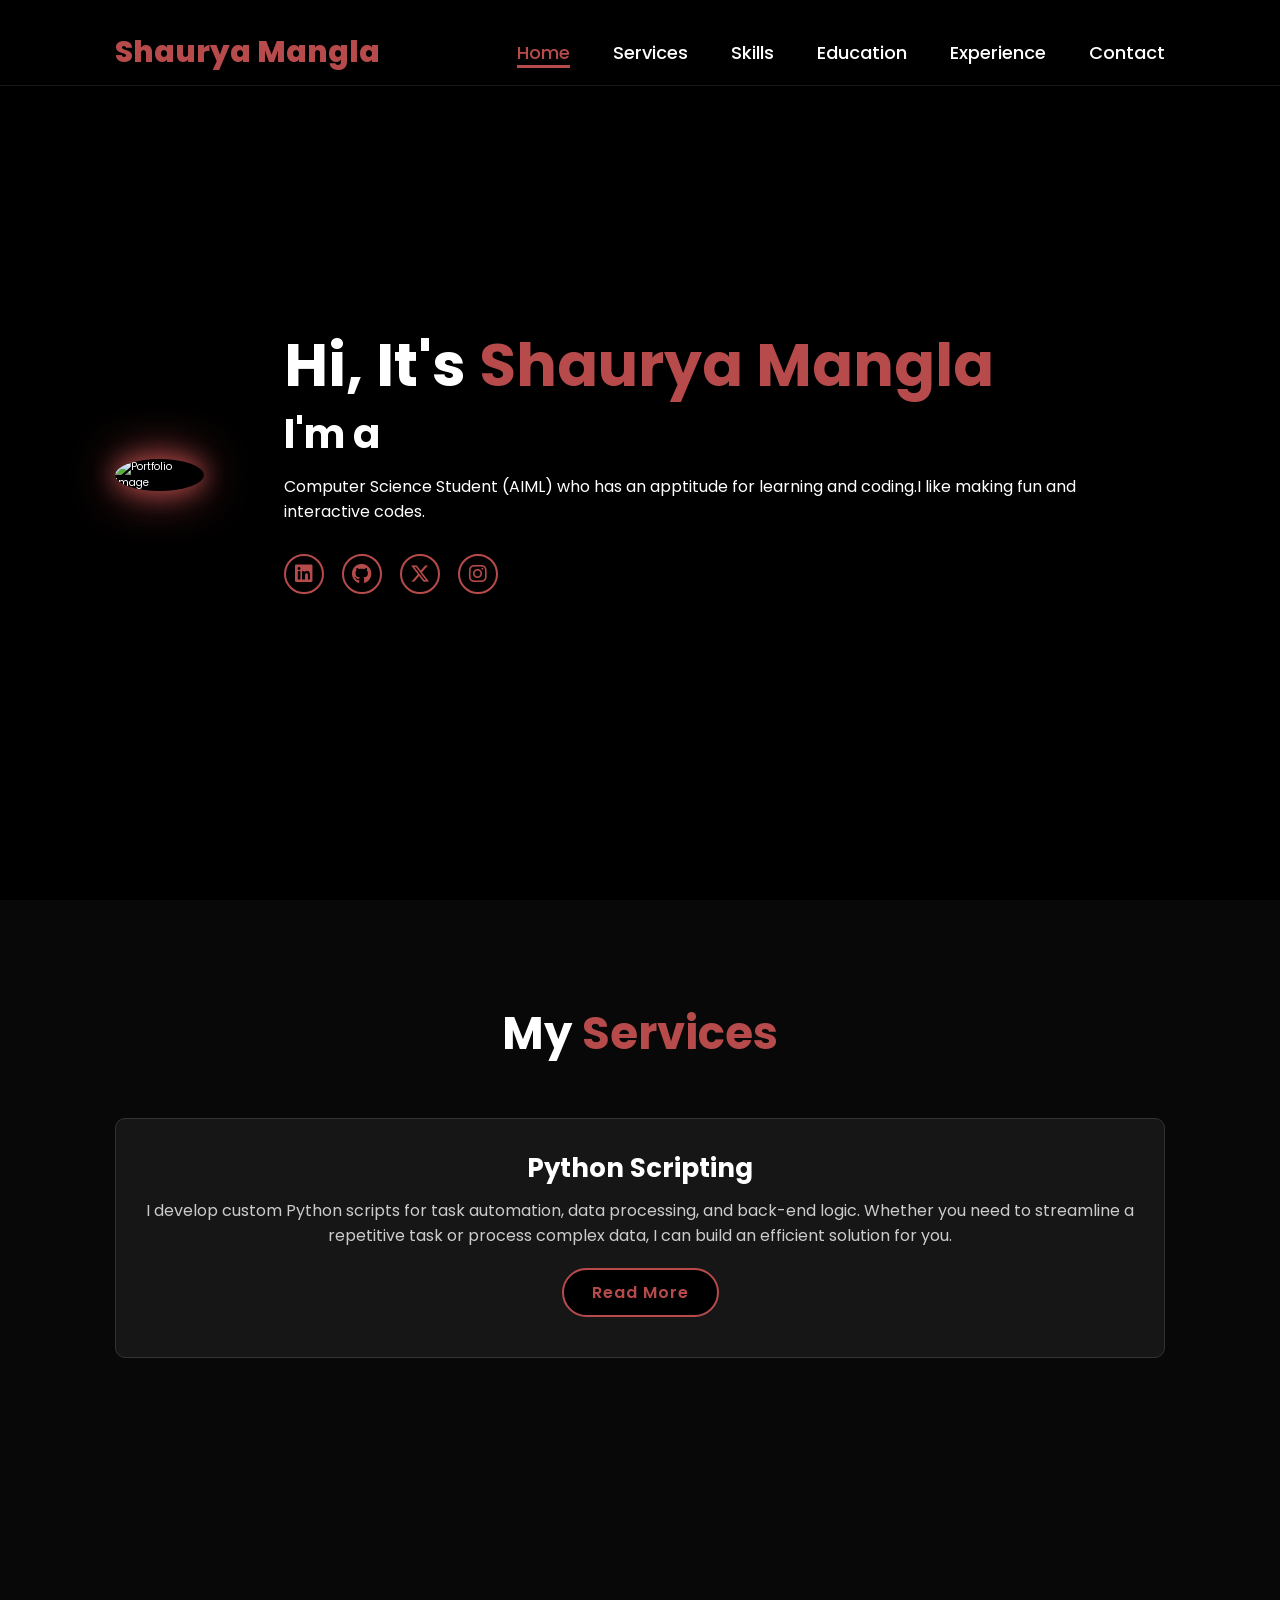
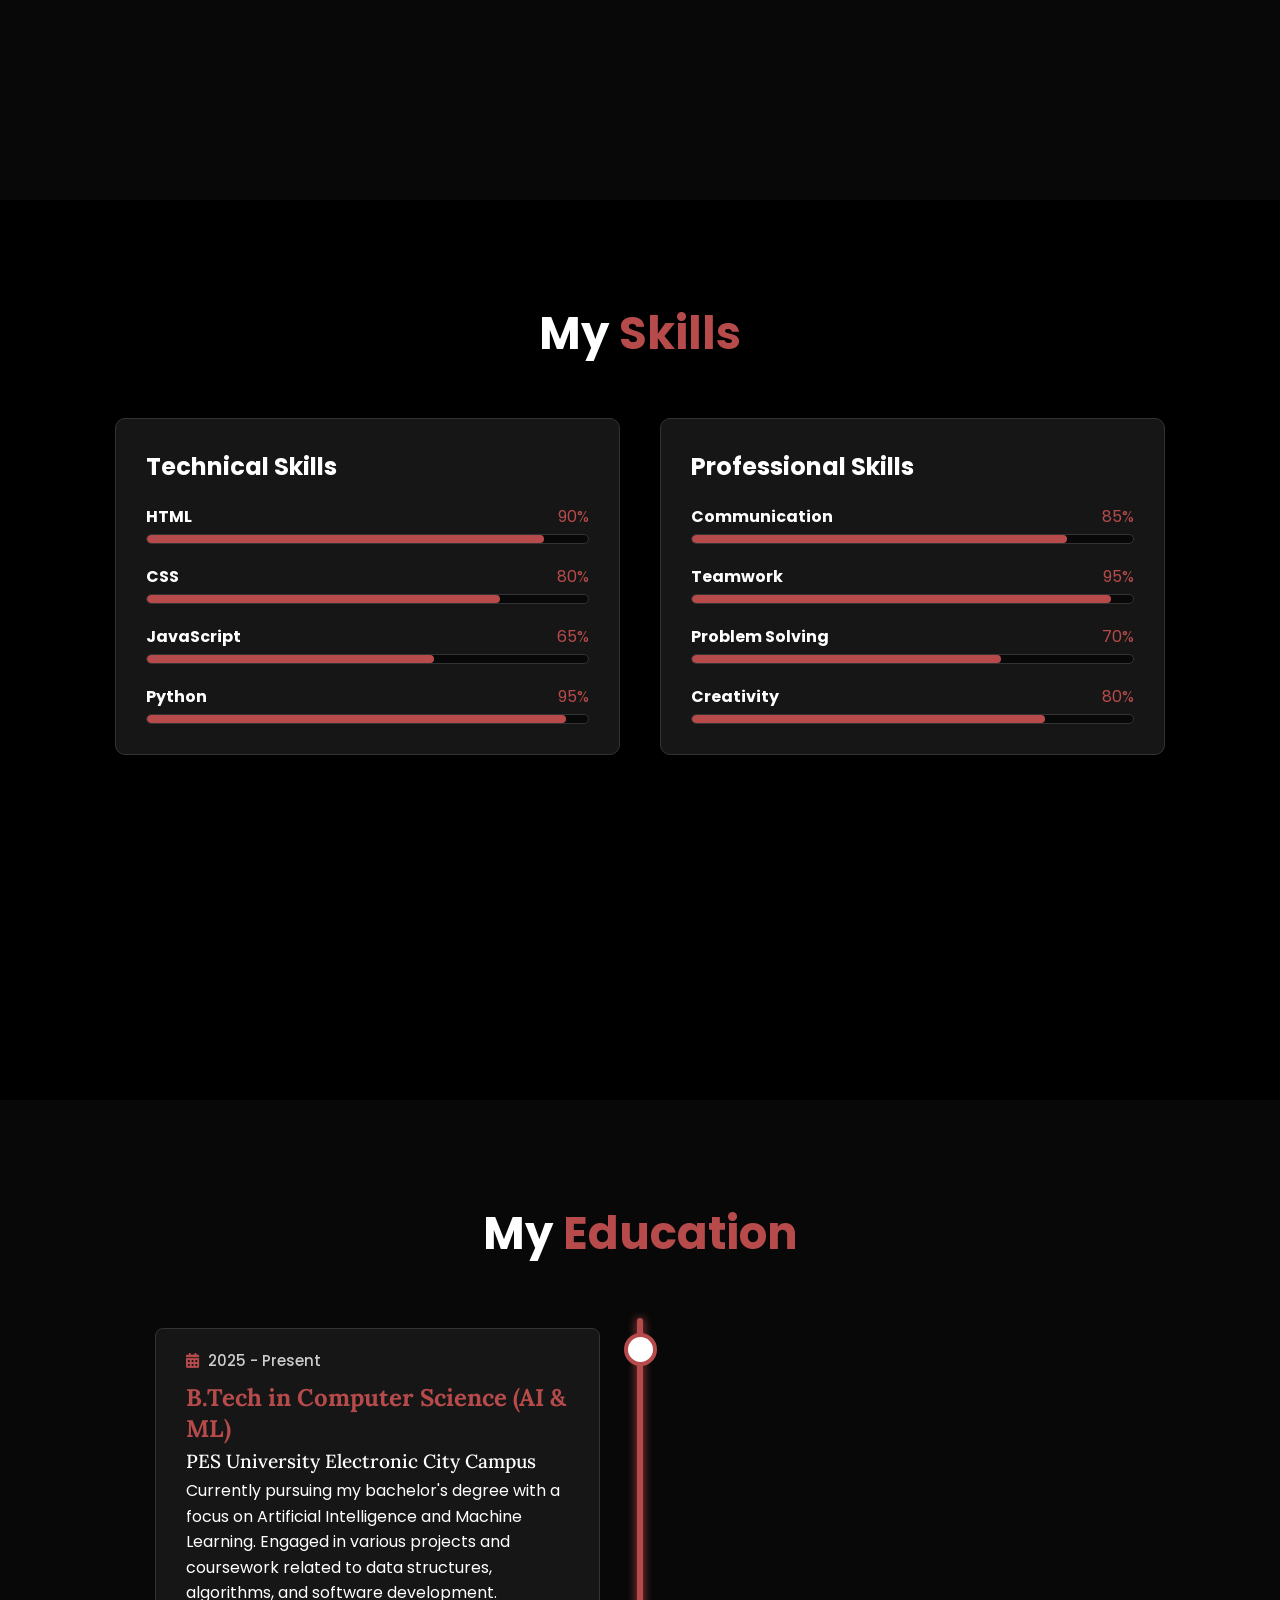
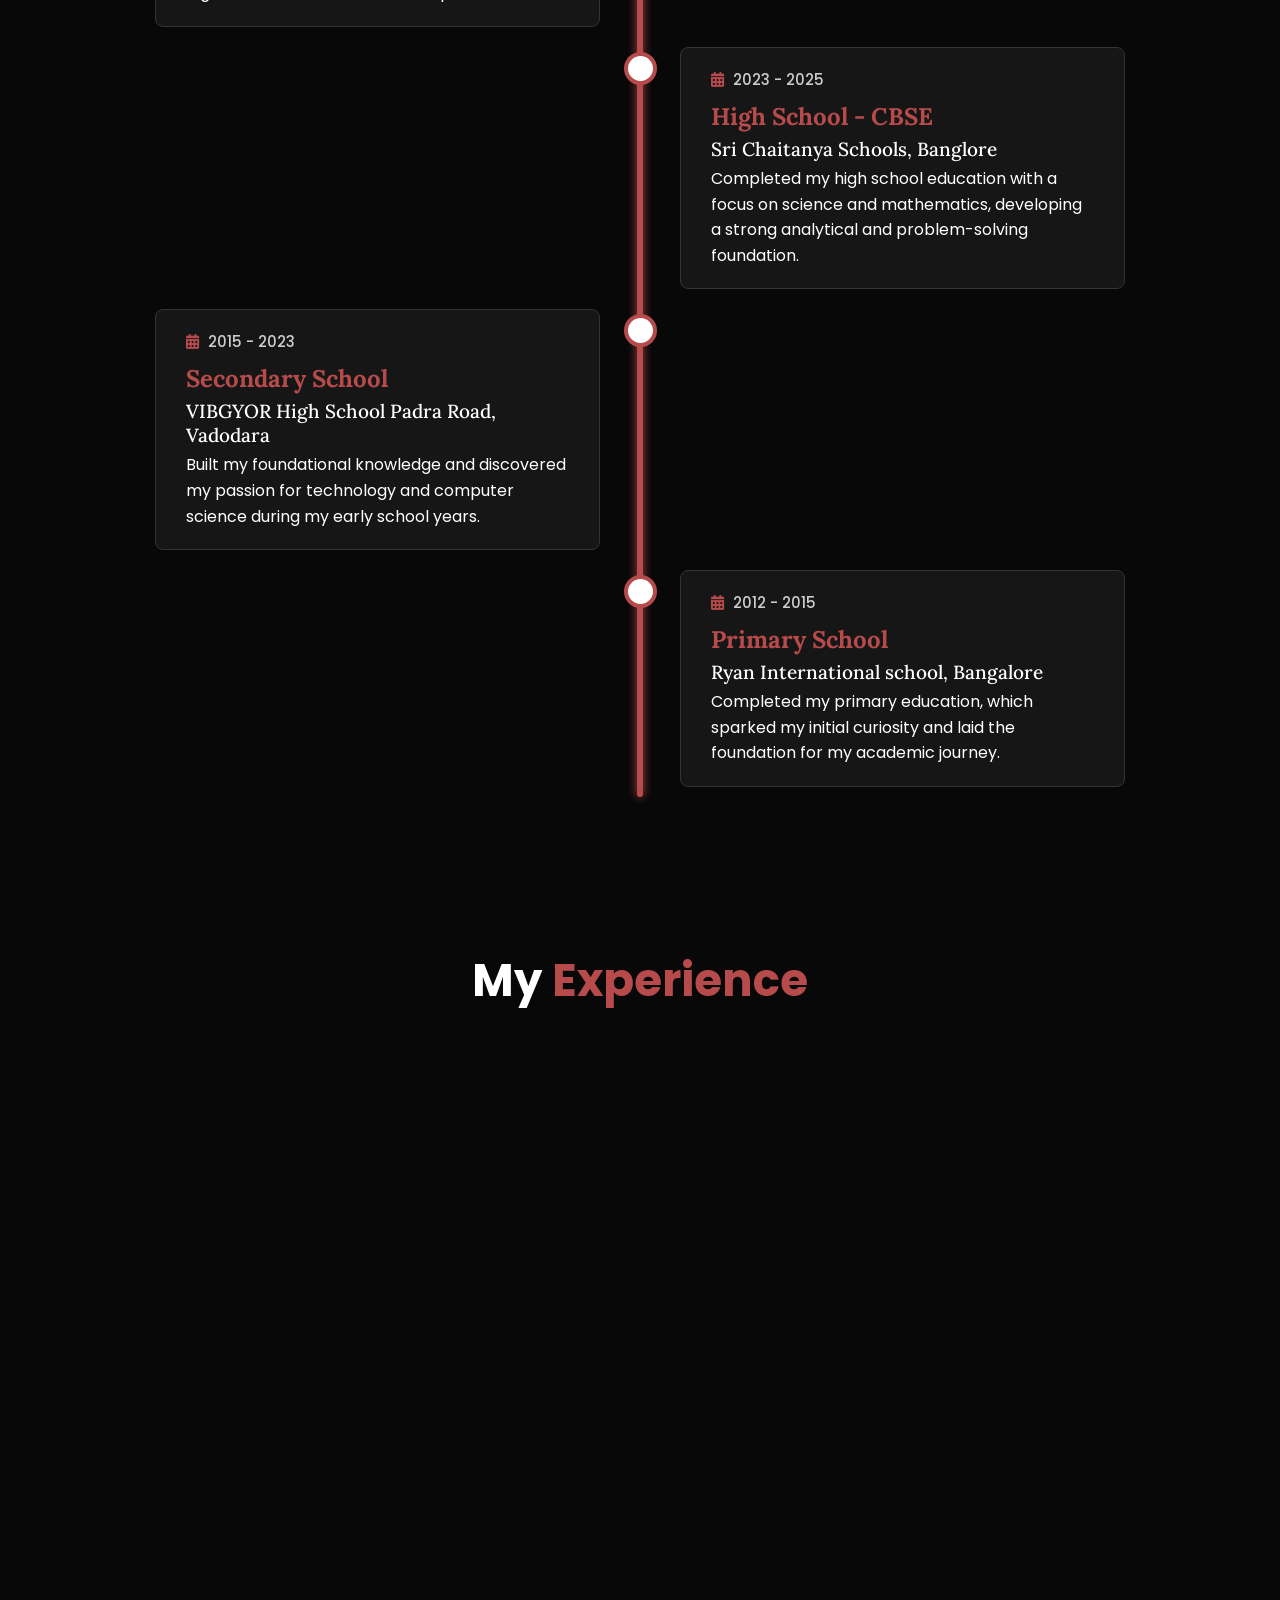
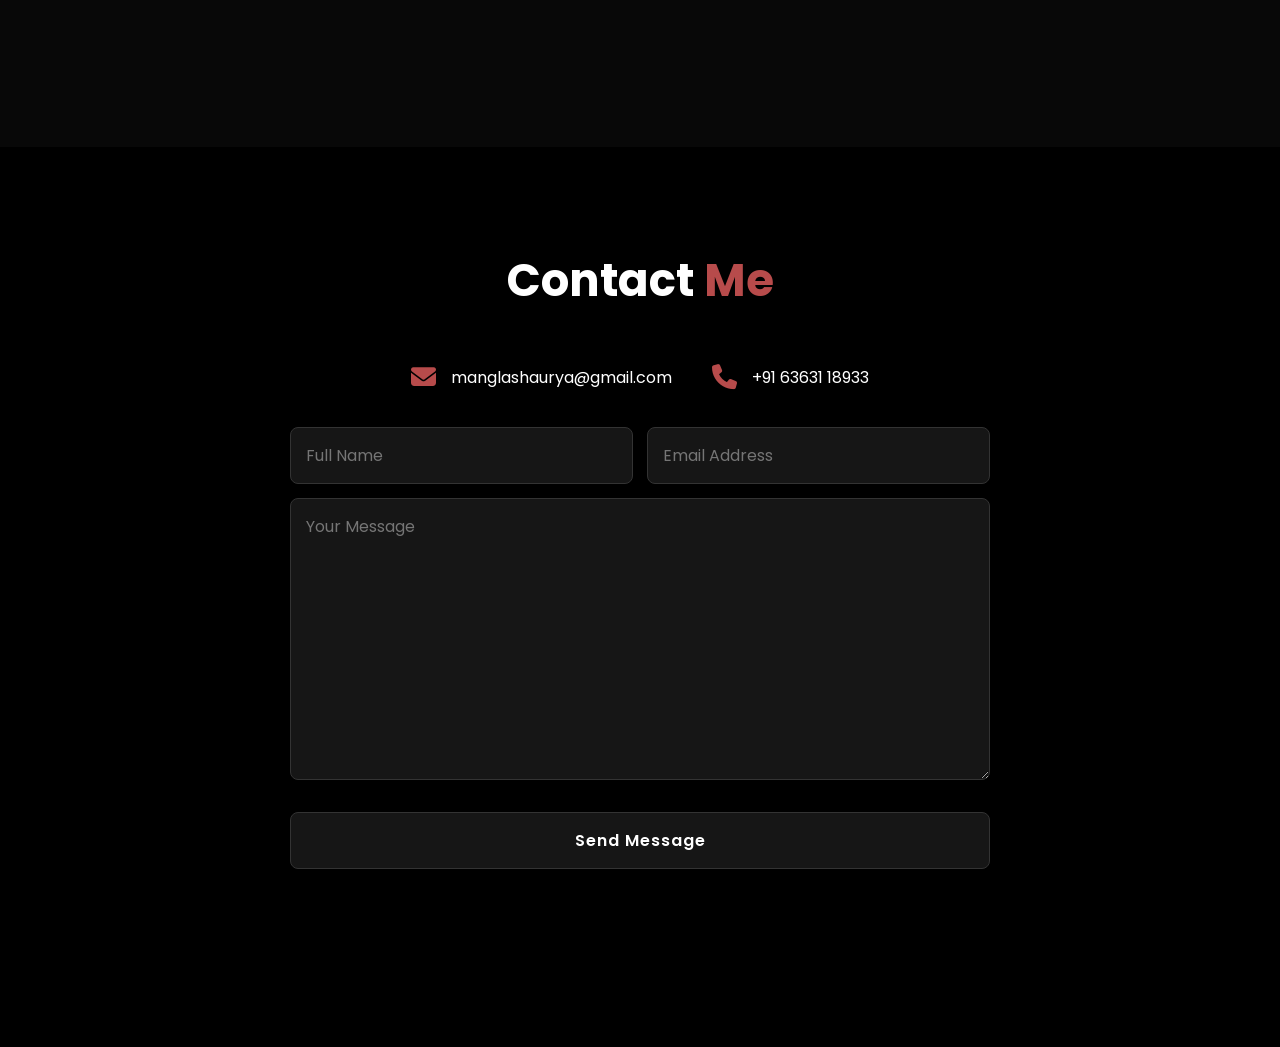
==== index.html @ 537ad5e0 "Initial portfolio upload" ====
<!DOCTYPE html>
<html lang="en">
    
<head>
    <meta charset="UTF-8">
    <meta name="viewport" content="width=device-width, initial-scale=1.0">
    <link rel="stylesheet" href="https://cdnjs.cloudflare.com/ajax/libs/font-awesome/6.5.2/css/all.min.css">
    <link rel="stylesheet" href="style.css">
    <title>Portfolio Website</title>
</head>
<body>
    <header>
        <a href="#" class="logo">Shaurya Mangla</a>

        <nav>
            <a href="#home" class="active"> Home</a>
            <a href="#services" >Services</a>
            <a href="#skills" >Skills</a>
            <a href="#education" >Education</a>
            <a href="#experience" >Experience</a>
            <a href="#contact" >Contact</a>
        </nav>
    </header>
    <section class="home" id="home">
        <div class="home-img">
            <img src="main.jpg" alt="Portfolio Image">
        </div>
        <div class="home-content">
            <h1>Hi, It's <span>Shaurya Mangla</span></h1>
            <h3 class="typing-text">I'm a <span></span></h3>
            <p>Computer Science Student (AIML) who has an apptitude for learning and coding.I like making fun and interactive codes.</p>
            <div class="social-icons">
                <a href="https://www.linkedin.com/in/shaurya-mangla-a492a5387/" target="_blank" rel="noopener noreferrer"><i class="fa-brands fa-linkedin"></i></a>
                <a href="https://github.com/ShauryaMangla-28" target="_blank" rel="noopener noreferrer"><i class="fa-brands fa-github"></i></a>
                <a href="https://x.com/Shaurya_Mangla?t=PB4GpX3VGkxMor9tDgAaSA&s=08" target="_blank" rel="noopener noreferrer"><i class="fa-brands fa-x-twitter"></i></a>
                <a href="https://www.instagram.com/shaurya.mangla.3?igsh=MWkzYWtmbTM1cjAxZQ==" target="_blank" rel="noopener noreferrer"><i class="fa-brands fa-instagram"></i></a>
            </div>
            <!--a href="file:///C:/Users/mangl/Desktop/Project/Portfolio/hire_me.html" class="btn">Hire me</a-->
        </div>
    </section>

    <!-- Services Section -->
    <section class="services" id="services">
        <h2 class="heading">My <span>Services</span></h2>

        <!--div class="services-container">
            <div class="service-box">
                <i class='bx bx-code-block'></i>
                <h3>Web Development</h3>
                <p>I create responsive, user-friendly websites from the ground up using modern technologies like HTML, CSS, and JavaScript. From static landing pages to interactive web apps, I can bring your vision to life on the web.</p>
                <a href="#" class="btn">Read More</a>
            </div-->

            <!--div class="service-box">
                <i class='bx bx-paint-roll'></i>
                <h3>UI/UX Design</h3>
                <p>Focusing on user experience, I design intuitive and visually appealing interfaces. I create wireframes, mockups, and prototypes that ensure your digital product is both beautiful and easy to use.</p>
                <a href="#" class="btn">Read More</a>
            </div-->

            <div class="service-box">
                <i class='bx bxl-python'></i>
                <h3>Python Scripting</h3>
                <p>I develop custom Python scripts for task automation, data processing, and back-end logic. Whether you need to streamline a repetitive task or process complex data, I can build an efficient solution for you.</p>
                <a href="#" class="btn">Read More</a>
            </div>
        </div>
    </section>
    
    <!-- Skills Section -->
    <section class="skills" id="skills">
        <h2 class="heading">My <span>Skills</span></h2>

        <div class="skills-container">
            <div class="skills-box">
                <i class='bx bx-code-alt'></i>
                <h3>Technical Skills</h3>
                <div class="skill-item">
                    <div class="skill-header">
                        <h4>HTML</h4>
                        <span>90%</span>
                    </div>
                    <div class="skill-bar">
                        <div class="skill-level" style="width: 90%;"></div>
                    </div>
                </div>
                <div class="skill-item">
                    <div class="skill-header">
                        <h4>CSS</h4>
                        <span>80%</span>
                    </div>
                    <div class="skill-bar">
                        <div class="skill-level" style="width: 80%;"></div>
                    </div>
                </div>
                <div class="skill-item">
                    <div class="skill-header">
                        <h4>JavaScript</h4>
                        <span>65%</span>
                    </div>
                    <div class="skill-bar">
                        <div class="skill-level" style="width: 65%;"></div>
                    </div>
                </div>
                 <div class="skill-item">
                    <div class="skill-header">
                        <h4>Python</h4>
                        <span>95%</span>
                    </div>
                    <div class="skill-bar">
                        <div class="skill-level" style="width: 95%;"></div>
                    </div>
                </div>
            </div>

            <div class="skills-box">
                 <i class='bx bx-cog'></i>
                <h3>Professional Skills</h3>
                 <div class="skill-item">
                    <div class="skill-header">
                        <h4>Communication</h4>
                        <span>85%</span>
                    </div>
                    <div class="skill-bar">
                        <div class="skill-level" style="width: 85%;"></div>
                    </div>
                </div>
                <div class="skill-item">
                    <div class="skill-header">
                        <h4>Teamwork</h4>
                        <span>95%</span>
                    </div>
                    <div class="skill-bar">
                        <div class="skill-level" style="width: 95%;"></div>
                    </div>
                </div>
                <div class="skill-item">
                    <div class="skill-header">
                        <h4>Problem Solving</h4>
                        <span>70%</span>
                    </div>
                    <div class="skill-bar">
                        <div class="skill-level" style="width: 70%;"></div>
                    </div>
                </div>
                 <div class="skill-item">
                    <div class="skill-header">
                        <h4>Creativity</h4>
                        <span>80%</span>
                    </div>
                    <div class="skill-bar">
                        <div class="skill-level" style="width: 80%;"></div>
                    </div>
                </div>
            </div>
        </div>
    </section>

    <!-- Education Section -->
    <section class="education" id="education">
        <h2 class="heading">My <span>Education</span></h2>
        <div class="timeline-container">
            
            <div class="timeline-item">
                <div class="timeline-content">
                    <div class="timeline-date"><i class="fa-solid fa-calendar-days"></i> 2025 - Present</div>
                    <h3>B.Tech in Computer Science (AI & ML)</h3>
                    <h4><a href="https://vitap.ac.in/" target="_blank" rel="noopener noreferrer">PES University Electronic City Campus</a></h4>
                    <p>
                        Currently pursuing my bachelor's degree with a focus on Artificial Intelligence and Machine Learning. Engaged in various projects and coursework related to data structures, algorithms, and software development.
                    </p>
                </div>
            </div>

            <div class="timeline-item">
                <div class="timeline-content">
                    <div class="timeline-date"><i class="fa-solid fa-calendar-days"></i> 2023 - 2025</div>
                    <h3>High School - CBSE</h3>
                    <h4><a href="https://www.standrewsagra.com/" target="_blank" rel="noopener noreferrer">Sri Chaitanya Schools, Banglore</a></h4>
                    <p>
                        Completed my high school education with a focus on science and mathematics, developing a strong analytical and problem-solving foundation.
                    </p>
                </div>
            </div>

            <div class="timeline-item">
                <div class="timeline-content">
                    <div class="timeline-date"><i class="fa-solid fa-calendar-days"></i> 2015 - 2023</div>
                    <h3>Secondary School</h3>
                    <h4><a href="https://www.standrewsagra.com/" target="_blank" rel="noopener noreferrer">VIBGYOR High School Padra Road, Vadodara</a></h4>
                    <p>
                        Built my foundational knowledge and discovered my passion for technology and computer science during my early school years.
                    </p>
                </div>
            </div>

            <div class="timeline-item">
                <div class="timeline-content">
                    <div class="timeline-date"><i class="fa-solid fa-calendar-days"></i> 2012 - 2015</div>
                    <h3>Primary School</h3>
                    <h4><a href="#" target="_blank" rel="noopener noreferrer">Ryan International school, Bangalore</a></h4>
                    <p>
                        Completed my primary education, which sparked my initial curiosity and laid the foundation for my academic journey.
                    </p>
                </div>
            </div>

        </div>
    </section>

    <!-- Experience Section -->
    <section class="experience" id="experience">
        <h2 class="heading">My <span>Experience</span></h2>
        <div class="timeline-container">
            
            <!--div class="timeline-item">
                <div class="timeline-content">
                    <div class="timeline-date"><i class="fa-solid fa-calendar-days"></i> May 2024 - July 2024</div>
                    <h3>Web Development Intern</h3>
                    <h4><a href="#" target="_blank" rel="noopener noreferrer">Creative Tech Solutions</a></h4>
                    <p>
                        Assisted the development team in building and maintaining client websites. Gained hands-on experience with HTML, CSS, and JavaScript. Contributed to a project that improved user interface responsiveness.
                    </p>
                </div>
            </div>

            <div class="timeline-item">
                <div class="timeline-content">
                    <div class="timeline-date"><i class="fa-solid fa-calendar-days"></i> Jan 2024 - Apr 2024</div>
                    <h3>Open Source Contributor</h3>
                    <h4><a href="#" target="_blank" rel="noopener noreferrer">Project Phoenix</a></h4>
                    <p>
                        Contributed to an open-source data visualization library. Focused on fixing bugs, improving documentation, and implementing small features using Python and D3.js.
                    </p>
                </div>
            </div>

            <div class="timeline-item">
                <div class="timeline-content">
                    <div class="timeline-date"><i class="fa-solid fa-calendar-days"></i> 2023 - Present</div>
                    <h3>Coding Club Member</h3>
                    <h4><a href="#" target="_blank" rel="noopener noreferrer">VIT-AP Coding Club</a></h4>
                    <p>
                        Actively participate in competitive programming contests and collaborative projects. Helped organize a campus-wide hackathon, mentoring junior members and managing logistics.
                    </p>
                </div>
            </div!-->

        </div>
    </section>

    <!-- Contact Section -->
    <section class="contact" id="contact">
        <h2 class="heading">Contact <span>Me</span></h2>

        <div class="contact-info">
            <div class="contact-item">
                <i class="fas fa-envelope"></i>
                <a href="mailto:manglashaurya@gmail.com">manglashaurya@gmail.com</a>
            </div>
            <div class="contact-item">
                <i class="fas fa-phone"></i>
                <a href="tel:+916363118933">+91 63631 18933</a>
            </div>
        </div>

        <form action="https://formspree.io/f/xvgwzaqd" method="POST">
            <div class="input-box">
                <input type="text" placeholder="Full Name">
                <input type="email" placeholder="Email Address">
            </div>
            <textarea name="" id="" cols="30" rows="10" placeholder="Your Message"></textarea>
            <input type="submit" value="Send Message" class="btn">
        </form>
    </section>

</body>
</html>
---- style.css ----
@import url('https://fonts.googleapis.com/css2?family=Poppins:wght@100;200;300;400;500;600&display=swap');
@import url('https://fonts.googleapis.com/css2?family=Lora:wght@400;500;600&display=swap');

* {
    margin: 0;
    padding: 0;
    box-sizing: border-box;
    text-decoration: none;
    border: none;
    outline: none;
    font-family: 'Poppins', sans-serif;
    scroll-behavior: smooth;
}

html {
    font-size: 62.5%;
}

body {
    width: 100%;
    overflow-x: hidden;
    background-color: black;
    color: white;
}


header {
    margin-top: 20px;
    position: fixed;
    top: 0;
    left: 0;
    width: 100%;
    padding: 1rem 9%;
    background-color: rgba(0, 0, 0, 0.7);
    backdrop-filter: blur(10px);
    display: flex;
    justify-content: space-between;
    align-items: center;
    z-index: 100;
    border-bottom: 1px solid rgba(255, 255, 255, 0.1);
}

.logo {
    font-size: 3rem;
    color: #b74b4b;
    font-weight: 800;
    cursor: pointer;
    transition: 0.5s ease;
}

.logo:hover {
    transform: scale(1.1);
}

nav a {
    font-size: 1.8rem;
    color: white;
    margin-left: 4rem;
    font-weight: 500;
    transition: 0.3s ease;
    border-bottom: 3px solid transparent;
}

nav a:hover,
nav a.active {
    color: #b74b4b;
    border-bottom: 3px solid #b74b4b;
}



section {
    min-height: 100vh;
    padding: 10rem 9% 5rem;
}

.heading {
    text-align: center;
    font-size: 4.5rem;
    margin-bottom: 5rem;
}

span {
    color: #b74b4b;
}

.btn {
    display: inline-block;
    padding: 1rem 2.8rem;
    background-color: black;
    border-radius: 4rem;
    font-size: 1.6rem;
    color: #b74b4b;
    letter-spacing: 0.1rem;
    font-weight: 600;
    border: 2px solid #b74b4b;
    transition: 0.3s ease;
    cursor: pointer;
}

.btn:hover {
    transform: scale(1.03);
    background-color: #b74b4b;
    color: white;
    box-shadow: 0 0 25px #b74b4b;
}


/*-=-=-=-=-=-=-=-=-=-=-=-=-=-=-=-=-=-=-=-=-=-=
    4. HOME SECTION
-=-=-=-=-=-=-=-=-=-=-=-=-=-=-=-=-=-=-=-=-=-=*/
.home {
    display: flex;
    justify-content: center;
    align-items: center;
    gap: 8rem;
    background-color: black;
}

.home .home-content h1 {
    font-size: 6rem;
    font-weight: 700;
    line-height: 1.3;
}

.home-content h3 {
    font-size: 4rem;
    margin-bottom: 1rem;
    font-weight: 700;
}

.home-content p {
    font-size: 1.6rem;
}

.home-img img {
    position: relative;
    width: 32vw;
    border-radius: 50%;
    box-shadow: 0 0 25px #b74b4b, 0 0 50px #b74b4b;
    cursor: pointer;
    transition: 0.4s ease-in-out;
}

.home-img img:hover {
    box-shadow: 0 0 25px #b74b4b, 0 0 50px #b74b4b, 0 0 100px #b74b4b;
}

.social-icons a {
    display: inline-flex;
    justify-content: center;
    align-items: center;
    width: 4rem;
    height: 4rem;
    background-color: transparent;
    border: 0.2rem solid #b74b4b;
    font-size: 2rem;
    border-radius: 50%;
    margin: 3rem 1.5rem 3rem 0;
    transition: 0.3s ease;
    color: #b74b4b;
}

.social-icons a:hover {
    color: white;
    transform: scale(1.3) translateY(-5px);
    background-color: #b74b4b;
    box-shadow: 0 0 25px #b74b4b;
}

.typing-text {
    font-size: 34px;
    font-weight: 600;
    min-width: 280px;
}

.typing-text span {
    position: relative;
}

.typing-text span::before {
    content: "Software Developer";
    color: #b74b4b;
    animation: words 20s infinite;
}

.typing-text span::after {
    content: "";
    background-color: black;
    position: absolute;
    width: calc(100% + 8px);
    height: 100%;
    border-left: 3px solid black;
    right: -8px;
    animation: cursor 0.8s infinite, typing 20s steps(14) infinite;
}

@keyframes cursor {
    to {
        border-left: 2px solid #b74b4b;
    }
}

@keyframes words {
    0%, 20% { content: "1st Year Student"; }
    21%, 40% { content: "Computer Engineer"; }
    41%, 60% { content: "Developer"; }
    61%, 80% { content: "Reader"; }
    81%, 100% { content: "Lifelong Learner"; }
}

@keyframes typing {
    10%, 15%, 30%, 35%, 50%, 55%, 70%, 75%, 90%, 95% { width: 0; }
    5%, 20%, 25%, 40%, 45%, 60%, 65%, 80%, 85% { width: calc(100% + 8px); }
}


/*-=-=-=-=-=-=-=-=-=-=-=-=-=-=-=-=-=-=-=-=-=-=
    5. SERVICES SECTION
-=-=-=-=-=-=-=-=-=-=-=-=-=-=-=-=-=-=-=-=-=-=*/
.services {
    background: #080808;
}

.services-container {
    display: grid;
    grid-template-columns: repeat(auto-fit, minmax(250px, 1fr));
    gap: 2.5rem;
}

.service-box {
    background-color: #161616;
    padding: 3rem 2rem 4rem;
    border-radius: 1rem;
    border: 1px solid #333;
    text-align: center;
    transition: 0.3s ease;
}

.service-box:hover {
    transform: translateY(-10px);
    border-color: #b74b4b;
    box-shadow: 0 0 20px rgba(183, 75, 75, 0.5);
}

.service-box i {
    font-size: 7rem;
    color: #b74b4b;
    margin-bottom: 1rem;
}

.service-box h3 {
    font-size: 2.6rem;
    margin-bottom: 1rem;
}

.service-box p {
    font-size: 1.6rem;
    margin-bottom: 2rem;
    color: #ccc;
}


/*-=-=-=-=-=-=-=-=-=-=-=-=-=-=-=-=-=-=-=-=-=-=
    6. SKILLS SECTION
-=-=-=-=-=-=-=-=-=-=-=-=-=-=-=-=-=-=-=-=-=-=*/
.skills {
    background-color: black;
}

.skills-container {
    display: grid;
    grid-template-columns: repeat(2, 1fr);
    gap: 4rem;
}

.skills-box {
    background-color: #161616;
    padding: 3rem;
    border-radius: 1rem;
    border: 1px solid #333;
    transition: 0.3s ease;
}

.skills-box:hover {
    border-color: #b74b4b;
    box-shadow: 0 0 20px rgba(183, 75, 75, 0.3);
}

.skills-box > i {
    font-size: 5rem;
    color: #b74b4b;
    float: right;
}

.skills-box h3 {
    font-size: 2.4rem;
    margin-bottom: 2rem;
}

.skill-item {
    margin-bottom: 2rem;
}

.skill-item:last-child {
    margin-bottom: 0;
}

.skill-header {
    display: flex;
    justify-content: space-between;
    margin-bottom: 0.5rem;
    font-size: 1.6rem;
}

.skill-bar {
    width: 100%;
    height: 1rem;
    background-color: #080808;
    border-radius: 0.5rem;
    border: 1px solid #333;
    overflow: hidden;
}

.skill-level {
    height: 100%;
    background-color: #b74b4b;
    border-radius: 0.5rem;
}


/*-=-=-=-=-=-=-=-=-=-=-=-=-=-=-=-=-=-=-=-=-=-=
    7. EDUCATION & EXPERIENCE TIMELINE
-=-=-=-=-=-=-=-=-=-=-=-=-=-=-=-=-=-=-=-=-=-=*/
.education, .experience {
    background: #080808;
}

.timeline-container {
    position: relative;
    max-width: 1200px;
    margin: 0 auto;
}

.timeline-container::after {
    content: '';
    position: absolute;
    width: 6px;
    background-color: #b74b4b;
    top: 0;
    bottom: 0;
    left: 50%;
    margin-left: -3px;
    border-radius: 3px;
    box-shadow: 0 0 10px #b74b4b;
}

.timeline-item {
    padding: 1rem 4rem;
    position: relative;
    background-color: inherit;
    width: 50%;
}

.timeline-item::after {
    content: '';
    position: absolute;
    width: 25px;
    height: 25px;
    right: -17px;
    background-color: white;
    border: 4px solid #b74b4b;
    top: 15px;
    border-radius: 50%;
    z-index: 1;
    transition: 0.3s ease;
}

.timeline-container .timeline-item:nth-child(odd) {
    left: 0;
}

.timeline-container .timeline-item:nth-child(even) {
    left: 50%;
}

.timeline-container .timeline-item:nth-child(even)::after {
    left: -16px;
}

.timeline-content {
    padding: 2rem 3rem;
    background-color: #161616;
    position: relative;
    border-radius: 0.8rem;
    border: 1px solid #333;
    transition: 0.3s ease;
}

.timeline-item:hover .timeline-content {
    border: 1px solid #b74b4b;
    box-shadow: 0 0 20px rgba(183, 75, 75, 0.5);
    transform: translateY(-5px);
}

.timeline-item:hover::after {
    background-color: #b74b4b;
}

.timeline-content h3 {
    font-family: 'Lora', serif;
    font-size: 2.4rem;
    color: #b74b4b;
}

.timeline-content h4,
.timeline-content h4 a {
    font-family: 'Lora', serif;
    font-size: 1.9rem;
    font-weight: 500;
    margin: 0.5rem 0;
    color: white;
}

.timeline-content p {
    font-size: 1.6rem;
    line-height: 1.6;
}

.timeline-date {
    font-size: 1.5rem;
    font-weight: 500;
    color: #ccc;
    margin-bottom: 1rem;
}

.timeline-date i {
    color: #b74b4b;
    margin-right: 0.5rem;
}


/*-=-=-=-=-=-=-=-=-=-=-=-=-=-=-=-=-=-=-=-=-=-=
    8. CONTACT SECTION
-=-=-=-=-=-=-=-=-=-=-=-=-=-=-=-=-=-=-=-=-=-=*/
.contact {
    background-color: black;
}

.contact-info {
    display: flex;
    justify-content: center;
    gap: 4rem;
    margin-bottom: 3rem;
    text-align: center;
    flex-wrap: wrap;
}

.contact-item {
    display: flex;
    align-items: center;
    gap: 1.5rem;
}

.contact-item i {
    font-size: 2.5rem;
    color: #b74b4b;
}

.contact-item a {
    font-size: 1.6rem;
    color: white;
    text-decoration: none;
    transition: color 0.3s ease;
}

.contact-item a:hover {
    color: #b74b4b;
    text-decoration: underline;
}

.contact form {
    max-width: 70rem;
    margin: 1rem auto;
    text-align: center;
}

.contact form .input-box {
    display: flex;
    justify-content: space-between;
    flex-wrap: wrap;
}

.contact form input,
.contact form textarea {
    width: 100%;
    padding: 1.5rem;
    font-size: 1.6rem;
    color: white;
    background: #161616;
    border-radius: 0.8rem;
    margin: 0.7rem 0;
    border: 1px solid #333;
}

.contact form input:focus,
.contact form textarea:focus {
    border-color: #b74b4b;
}

.contact form .input-box input {
    width: 49%;
}

.contact form textarea {
    resize: vertical;
}

.contact form .btn {
    margin-top: 2rem;
}


/*-=-=-=-=-=-=-=-=-=-=-=-=-=-=-=-=-=-=-=-=-=-=
    9. RESPONSIVE DESIGN
-=-=-=-=-=-=-=-=-=-=-=-=-=-=-=-=-=-=-=-=-=-=*/
@media (max-width: 1200px) {
    html {
        font-size: 55%;
    }
}

@media (max-width: 995px) {
    nav {
        position: absolute;
        display: none;
        top: 100%;
        right: 0;
        width: 40%;
        border-left: 3px solid #b74b4b;
        border-bottom: 3px solid #b74b4b;
        border-bottom-left-radius: 2rem;
        padding: 1rem;
        background-color: #161616;
        border-top: 0.1rem solid rgba(0, 0, 0, 0.1);
    }

    nav.active {
        display: block;
    }

    nav a {
        display: block;
        font-size: 2rem;
        margin: 3rem 0;
        text-align: center;
    }

    nav a:hover,
    nav a.active {
        padding: 1rem;
        border-radius: 0.5rem;
        border-bottom: 0.5rem solid #b74b4b;
    }

    .home {
        flex-direction: column;
        margin: 5rem 4rem;
        gap: 4rem;
    }

    .home .home-content h3 {
        font-size: 2.5rem;
    }

    .home-content h1 {
        font-size: 5rem;
    }

    .home-img img {
        width: 70vw;
        margin-top: 4rem;
    }
}

@media (max-width: 768px) {
    .heading {
        font-size: 3.5rem;
    }

    .skills-container {
        grid-template-columns: 1fr;
    }

    .timeline-container::after {
        left: 31px;
    }

    .timeline-item {
        width: 100%;
        padding-left: 70px;
        padding-right: 25px;
    }

    .timeline-container .timeline-item:nth-child(even) {
        left: 0%;
    }

    .timeline-item::after {
        left: 15px;
    }

    .contact form .input-box input {
        width: 100%;
    }
}

@media (max-width: 600px) {
    .contact-info {
        flex-direction: column;
        gap: 2rem;
    }
}
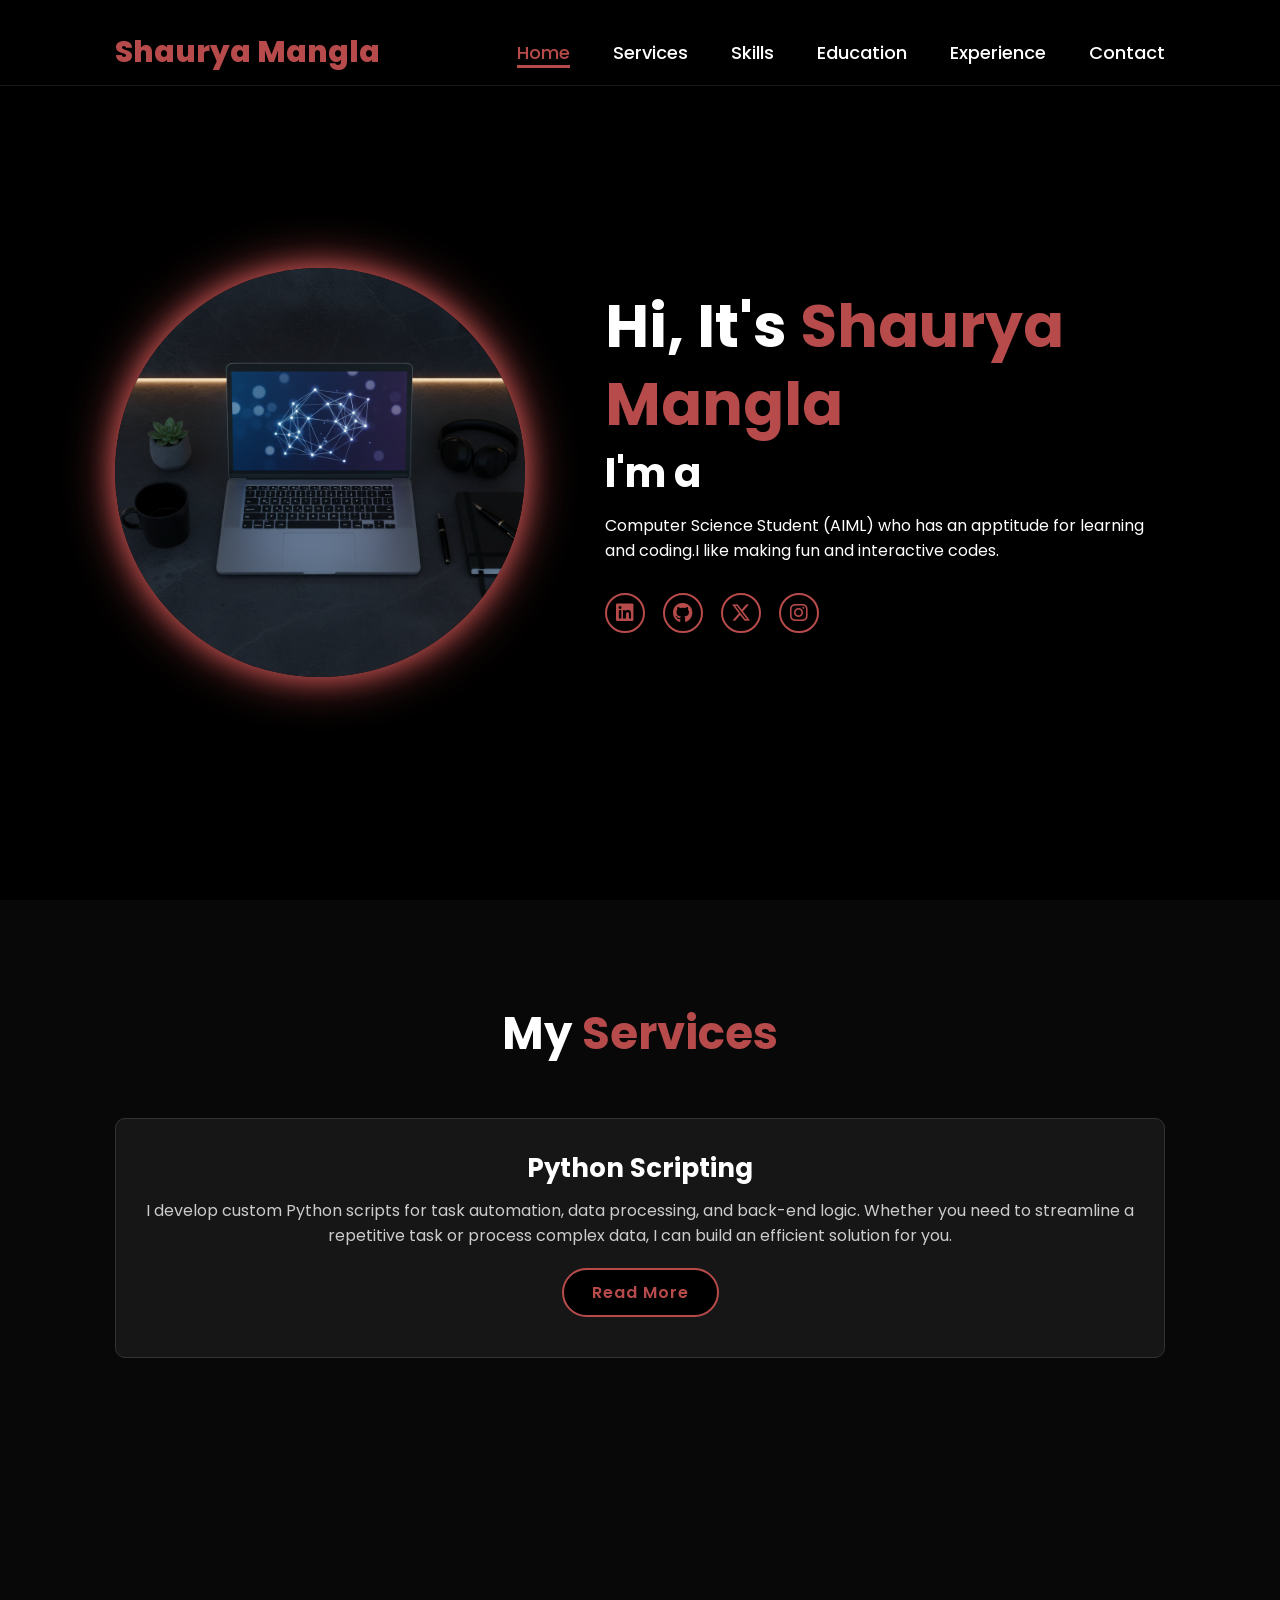
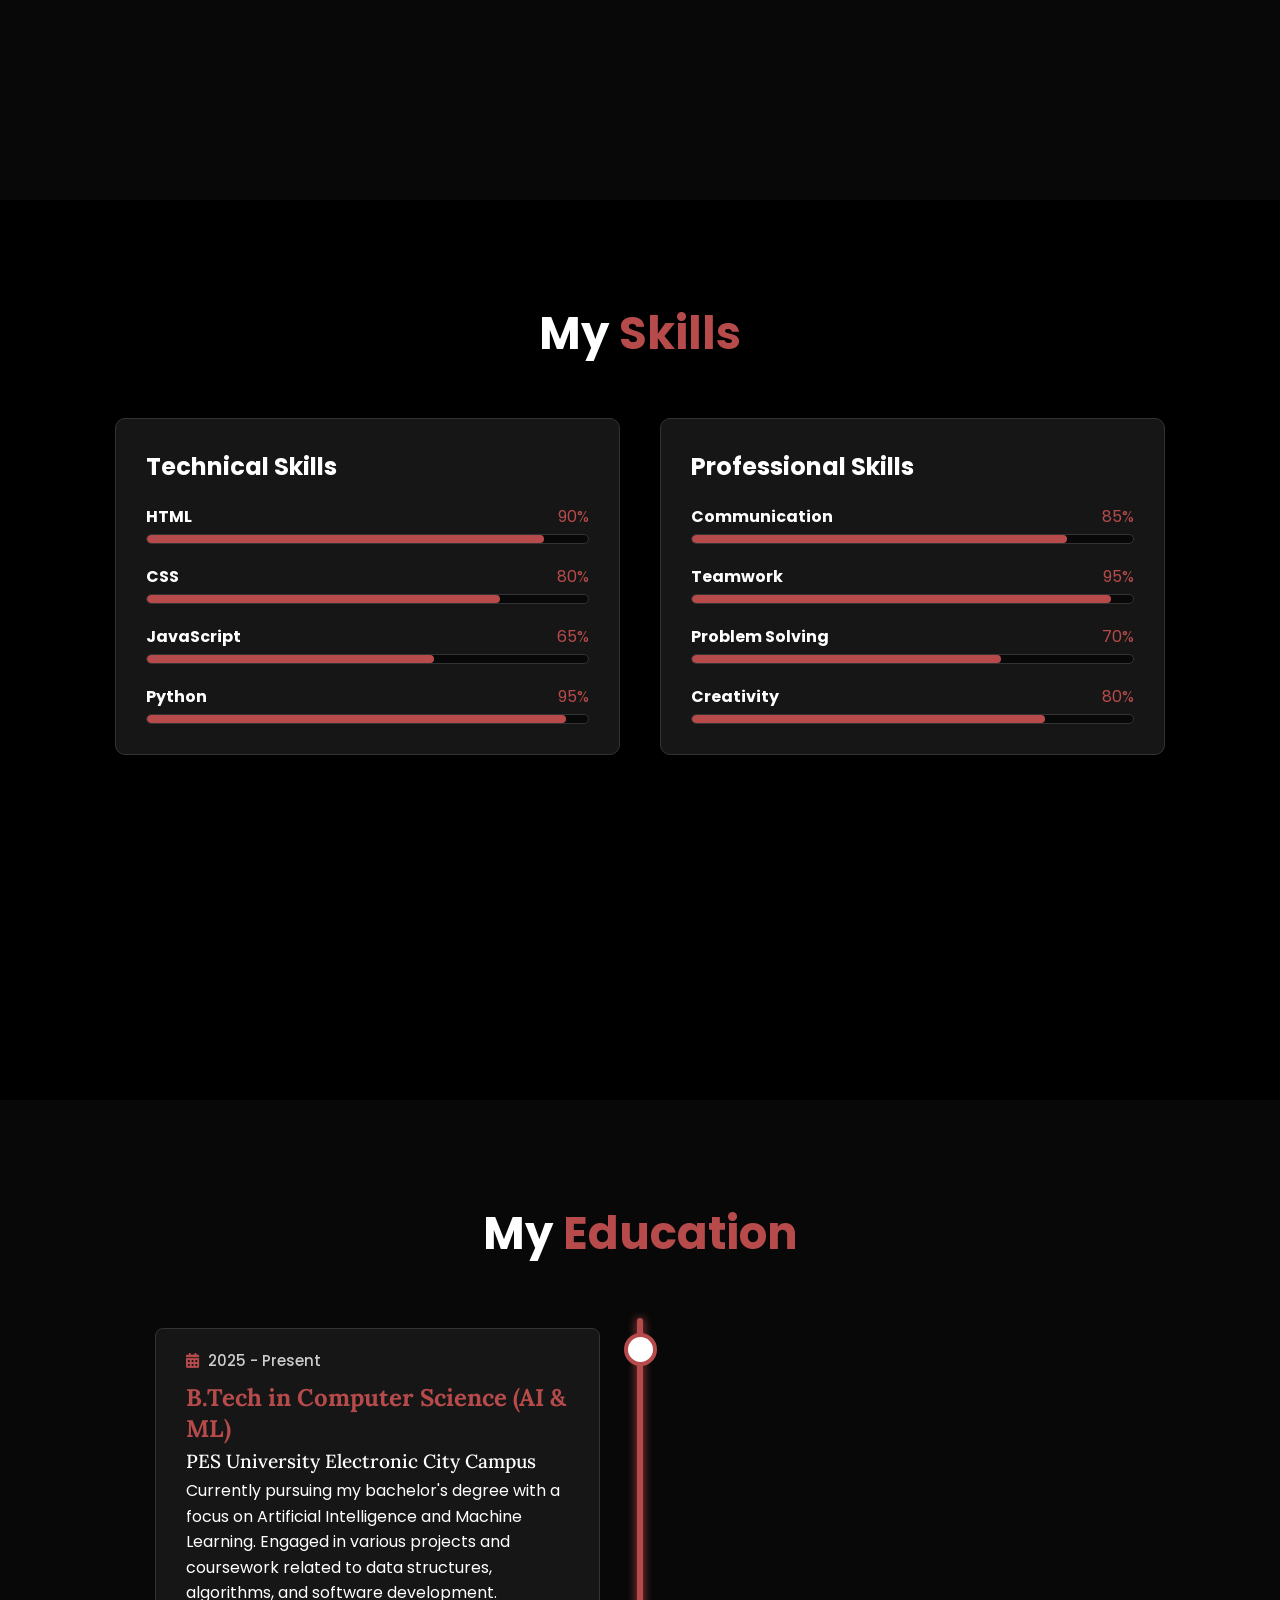
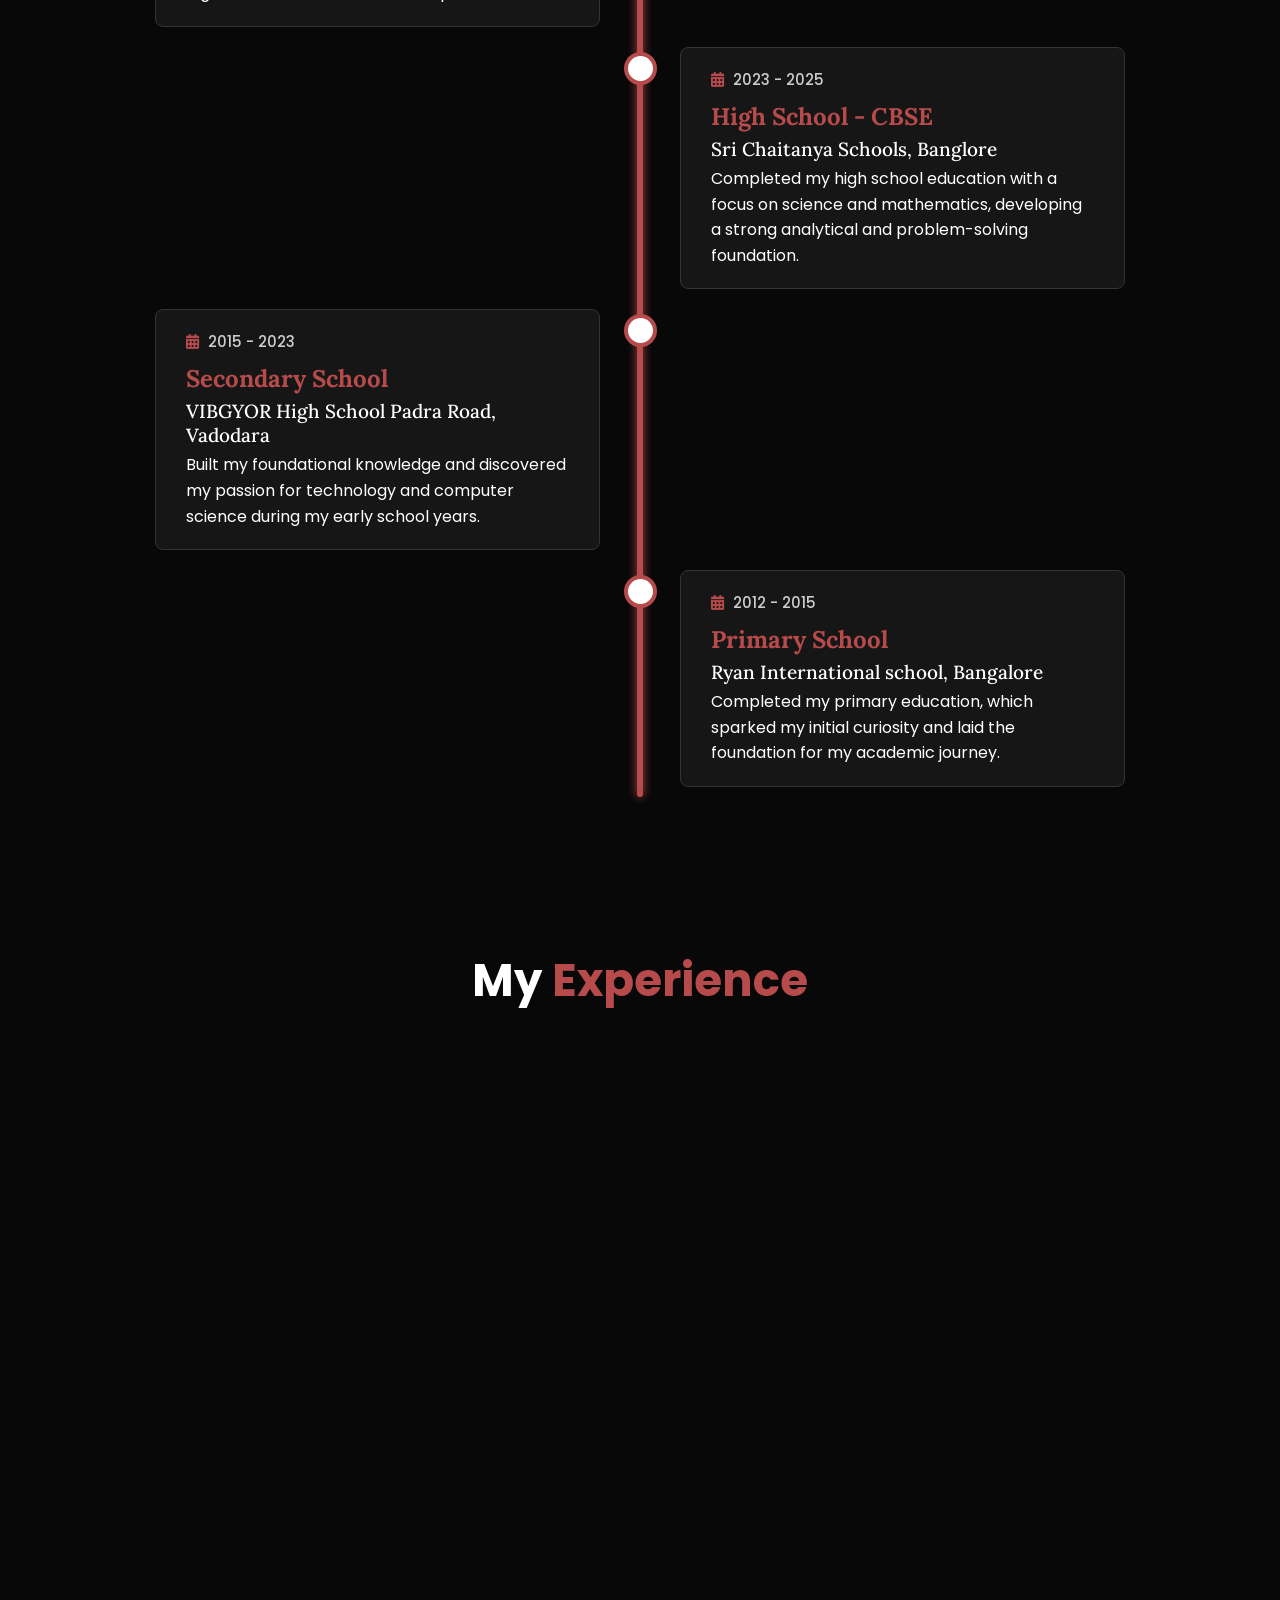
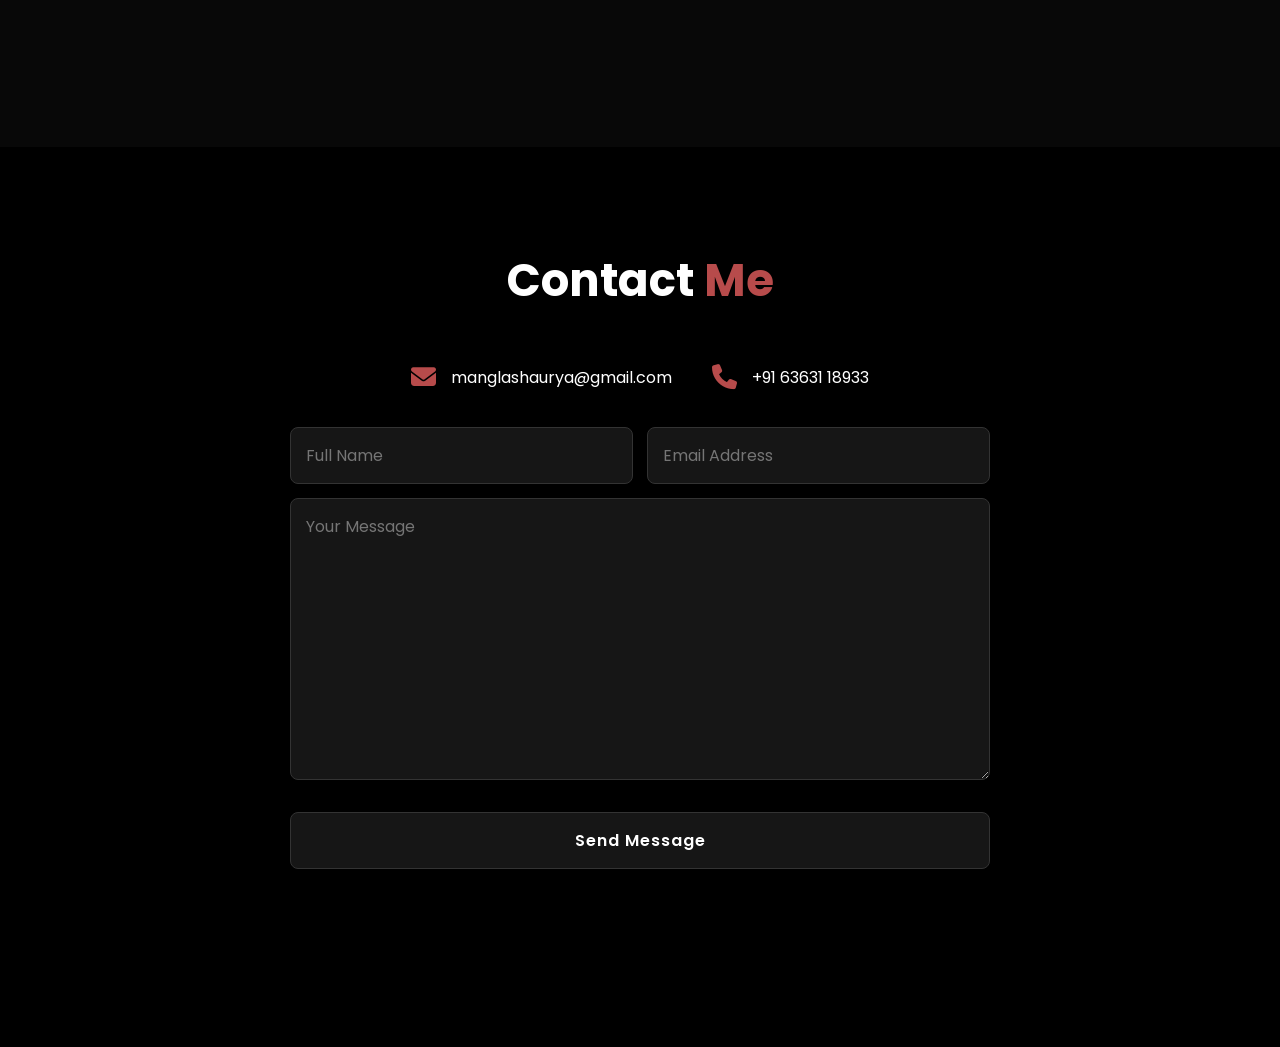
==== commit 7ed96e7f: "Update index.html" ====
--- a/index.html
+++ b/index.html
@@ -23,7 +23,7 @@
     </header>
     <section class="home" id="home">
         <div class="home-img">
-            <img src="main.jpg" alt="Portfolio Image">
+            <img src="Main.jpg" alt="Portfolio Image">
         </div>
         <div class="home-content">
             <h1>Hi, It's <span>Shaurya Mangla</span></h1>
@@ -275,4 +275,4 @@
     </section>
 
 </body>
-</html>+</html>
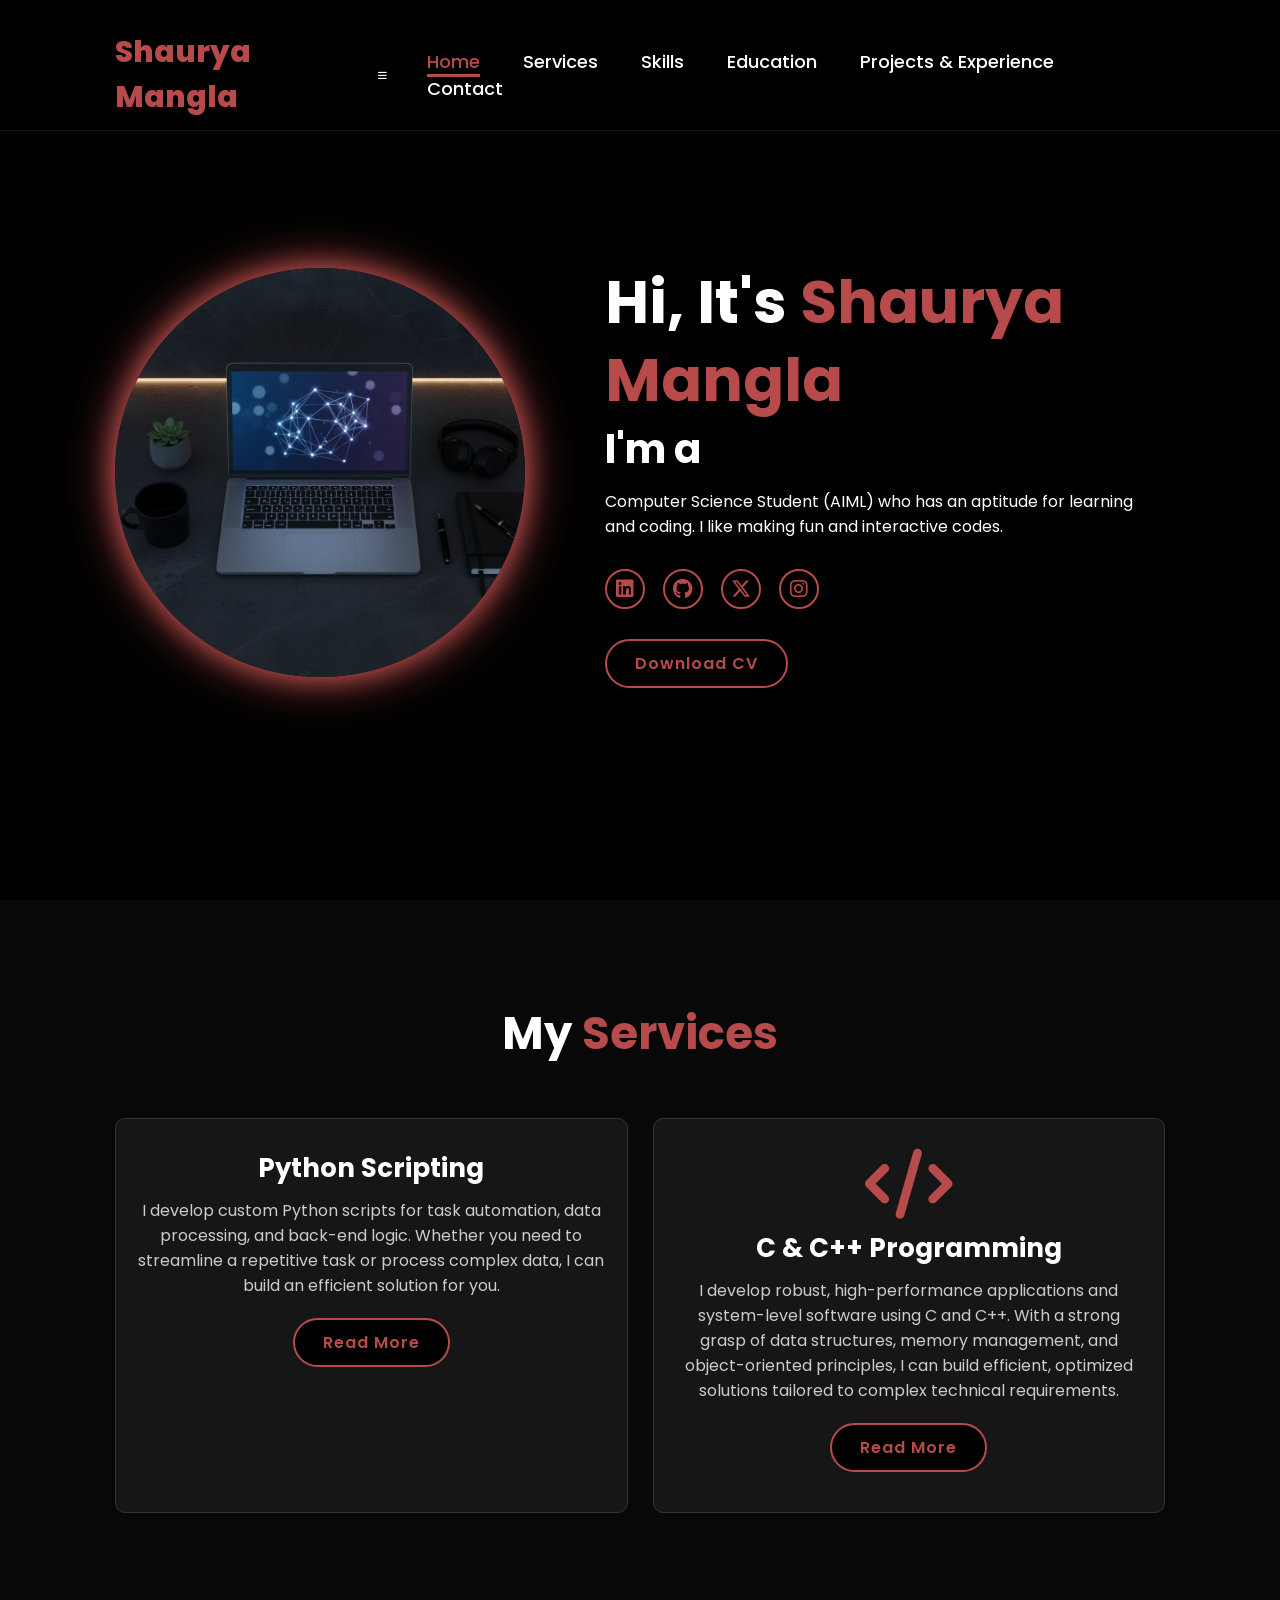
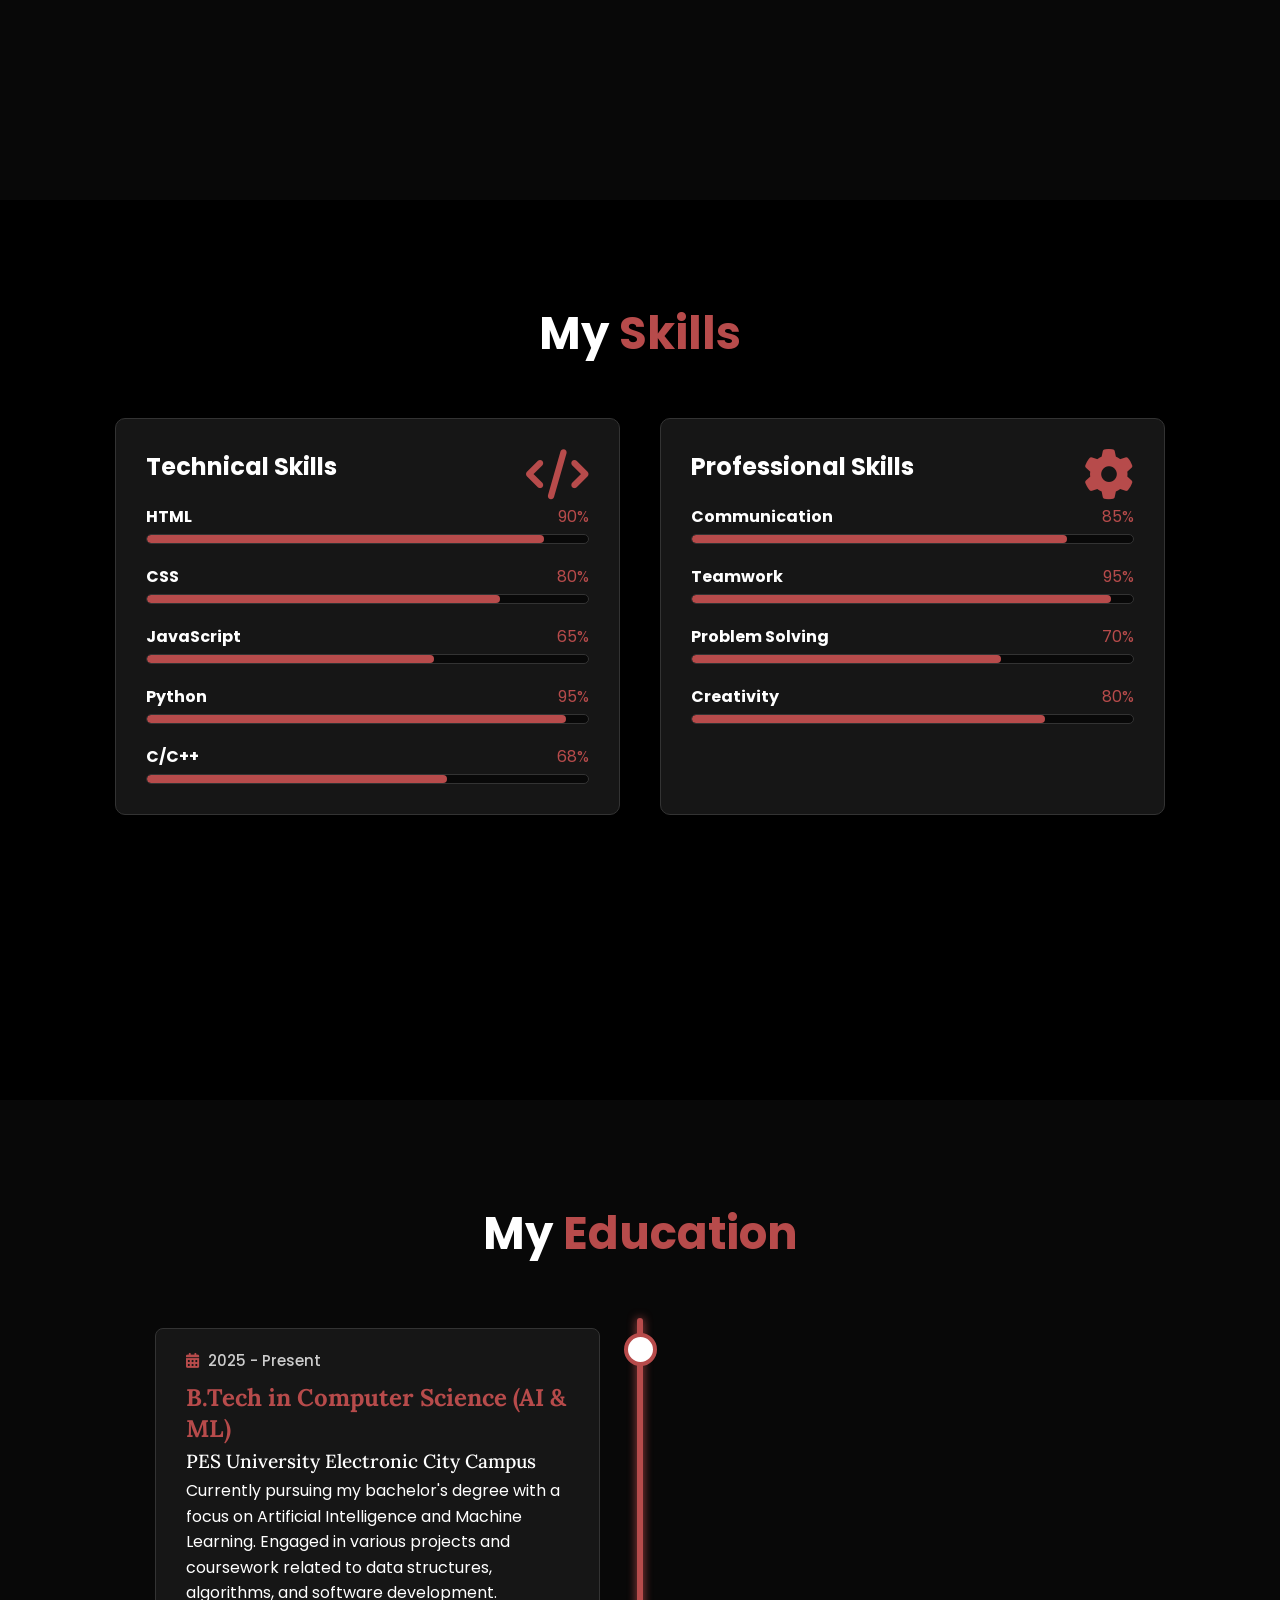
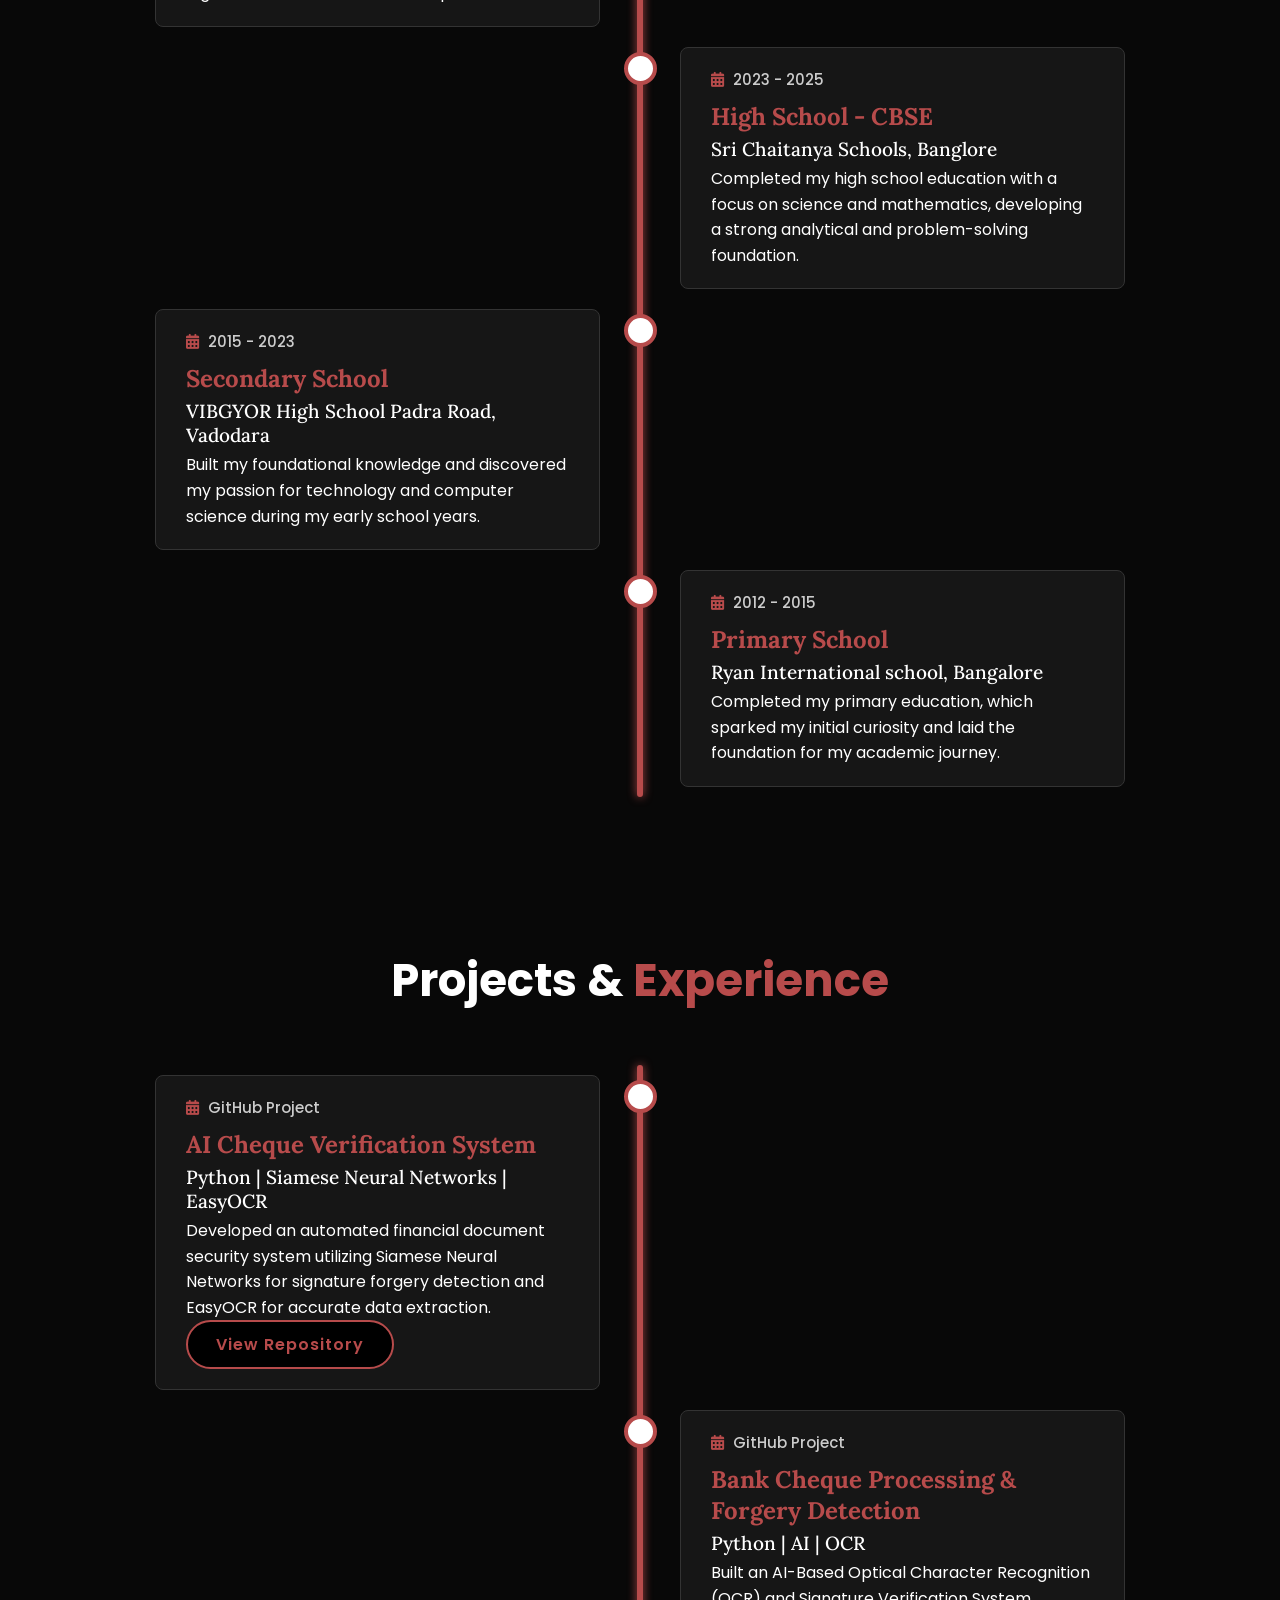
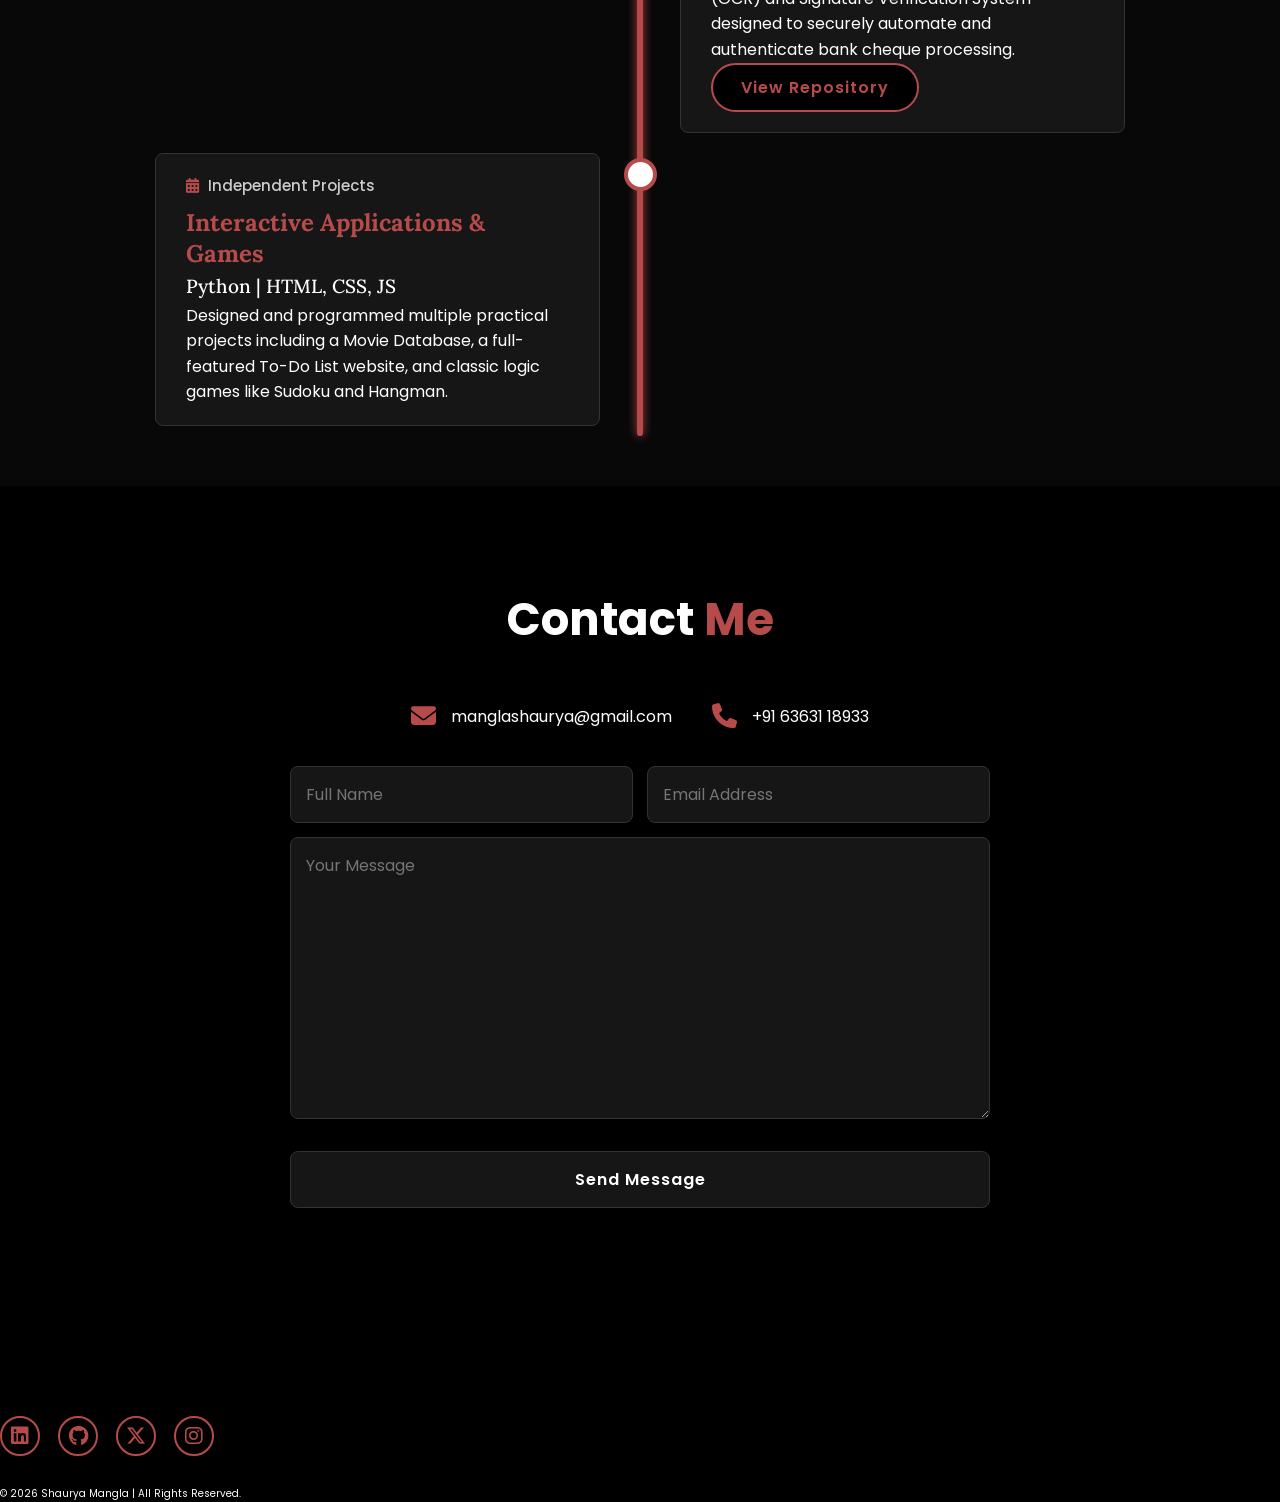
==== commit cb92a575: "Update index.html" ====
--- a/index.html
+++ b/index.html
@@ -1,6 +1,5 @@
 <!DOCTYPE html>
 <html lang="en">
-    
 <head>
     <meta charset="UTF-8">
     <meta name="viewport" content="width=device-width, initial-scale=1.0">
@@ -11,16 +10,17 @@
 <body>
     <header>
         <a href="#" class="logo">Shaurya Mangla</a>
-
+        <i class="fa-solid fa-bars" id="menu-icon"></i>
         <nav>
-            <a href="#home" class="active"> Home</a>
-            <a href="#services" >Services</a>
-            <a href="#skills" >Skills</a>
-            <a href="#education" >Education</a>
-            <a href="#experience" >Experience</a>
-            <a href="#contact" >Contact</a>
+            <a href="#home" class="active">Home</a>
+            <a href="#services">Services</a>
+            <a href="#skills">Skills</a>
+            <a href="#education">Education</a>
+            <a href="#experience">Projects & Experience</a>
+            <a href="#contact">Contact</a>
         </nav>
     </header>
+
     <section class="home" id="home">
         <div class="home-img">
             <img src="Main.jpg" alt="Portfolio Image">
@@ -28,40 +28,32 @@
         <div class="home-content">
             <h1>Hi, It's <span>Shaurya Mangla</span></h1>
             <h3 class="typing-text">I'm a <span></span></h3>
-            <p>Computer Science Student (AIML) who has an apptitude for learning and coding.I like making fun and interactive codes.</p>
+            <p>Computer Science Student (AIML) who has an aptitude for learning and coding. I like making fun and interactive codes.</p>
             <div class="social-icons">
                 <a href="https://www.linkedin.com/in/shaurya-mangla-a492a5387/" target="_blank" rel="noopener noreferrer"><i class="fa-brands fa-linkedin"></i></a>
                 <a href="https://github.com/ShauryaMangla-28" target="_blank" rel="noopener noreferrer"><i class="fa-brands fa-github"></i></a>
                 <a href="https://x.com/Shaurya_Mangla?t=PB4GpX3VGkxMor9tDgAaSA&s=08" target="_blank" rel="noopener noreferrer"><i class="fa-brands fa-x-twitter"></i></a>
                 <a href="https://www.instagram.com/shaurya.mangla.3?igsh=MWkzYWtmbTM1cjAxZQ==" target="_blank" rel="noopener noreferrer"><i class="fa-brands fa-instagram"></i></a>
             </div>
-            <!--a href="file:///C:/Users/mangl/Desktop/Project/Portfolio/hire_me.html" class="btn">Hire me</a-->
+            <a href="#" class="btn">Download CV</a>
         </div>
     </section>
 
     <!-- Services Section -->
     <section class="services" id="services">
         <h2 class="heading">My <span>Services</span></h2>
-
-        <!--div class="services-container">
+        <div class="services-container">
             <div class="service-box">
-                <i class='bx bx-code-block'></i>
-                <h3>Web Development</h3>
-                <p>I create responsive, user-friendly websites from the ground up using modern technologies like HTML, CSS, and JavaScript. From static landing pages to interactive web apps, I can bring your vision to life on the web.</p>
-                <a href="#" class="btn">Read More</a>
-            </div-->
-
-            <!--div class="service-box">
-                <i class='bx bx-paint-roll'></i>
-                <h3>UI/UX Design</h3>
-                <p>Focusing on user experience, I design intuitive and visually appealing interfaces. I create wireframes, mockups, and prototypes that ensure your digital product is both beautiful and easy to use.</p>
-                <a href="#" class="btn">Read More</a>
-            </div-->
-
-            <div class="service-box">
-                <i class='bx bxl-python'></i>
+                <i class='bx bxl-python' style="font-family: 'boxicons' !important;"></i>
                 <h3>Python Scripting</h3>
                 <p>I develop custom Python scripts for task automation, data processing, and back-end logic. Whether you need to streamline a repetitive task or process complex data, I can build an efficient solution for you.</p>
+                <a href="#" class="btn">Read More</a>
+            </div>
+            
+            <div class="service-box">
+                <i class="fa-solid fa-code"></i>
+                <h3>C & C++ Programming</h3>
+                <p>I develop robust, high-performance applications and system-level software using C and C++. With a strong grasp of data structures, memory management, and object-oriented principles, I can build efficient, optimized solutions tailored to complex technical requirements.</p>
                 <a href="#" class="btn">Read More</a>
             </div>
         </div>
@@ -70,10 +62,9 @@
     <!-- Skills Section -->
     <section class="skills" id="skills">
         <h2 class="heading">My <span>Skills</span></h2>
-
         <div class="skills-container">
             <div class="skills-box">
-                <i class='bx bx-code-alt'></i>
+                <i class="fa-solid fa-code"></i>
                 <h3>Technical Skills</h3>
                 <div class="skill-item">
                     <div class="skill-header">
@@ -111,10 +102,19 @@
                         <div class="skill-level" style="width: 95%;"></div>
                     </div>
                 </div>
+                <div class="skill-item">
+                    <div class="skill-header">
+                        <h4>C/C++</h4>
+                        <span>68%</span>
+                    </div>
+                    <div class="skill-bar">
+                        <div class="skill-level" style="width: 68%;"></div>
+                    </div>
+                </div>
             </div>
 
             <div class="skills-box">
-                 <i class='bx bx-cog'></i>
+                 <i class="fa-solid fa-gear"></i>
                 <h3>Professional Skills</h3>
                  <div class="skill-item">
                     <div class="skill-header">
@@ -160,15 +160,12 @@
     <section class="education" id="education">
         <h2 class="heading">My <span>Education</span></h2>
         <div class="timeline-container">
-            
             <div class="timeline-item">
                 <div class="timeline-content">
                     <div class="timeline-date"><i class="fa-solid fa-calendar-days"></i> 2025 - Present</div>
                     <h3>B.Tech in Computer Science (AI & ML)</h3>
                     <h4><a href="https://vitap.ac.in/" target="_blank" rel="noopener noreferrer">PES University Electronic City Campus</a></h4>
-                    <p>
-                        Currently pursuing my bachelor's degree with a focus on Artificial Intelligence and Machine Learning. Engaged in various projects and coursework related to data structures, algorithms, and software development.
-                    </p>
+                    <p>Currently pursuing my bachelor's degree with a focus on Artificial Intelligence and Machine Learning. Engaged in various projects and coursework related to data structures, algorithms, and software development.</p>
                 </div>
             </div>
 
@@ -176,10 +173,8 @@
                 <div class="timeline-content">
                     <div class="timeline-date"><i class="fa-solid fa-calendar-days"></i> 2023 - 2025</div>
                     <h3>High School - CBSE</h3>
-                    <h4><a href="https://www.standrewsagra.com/" target="_blank" rel="noopener noreferrer">Sri Chaitanya Schools, Banglore</a></h4>
-                    <p>
-                        Completed my high school education with a focus on science and mathematics, developing a strong analytical and problem-solving foundation.
-                    </p>
+                    <h4><a href="#" target="_blank" rel="noopener noreferrer">Sri Chaitanya Schools, Banglore</a></h4>
+                    <p>Completed my high school education with a focus on science and mathematics, developing a strong analytical and problem-solving foundation.</p>
                 </div>
             </div>
 
@@ -187,10 +182,8 @@
                 <div class="timeline-content">
                     <div class="timeline-date"><i class="fa-solid fa-calendar-days"></i> 2015 - 2023</div>
                     <h3>Secondary School</h3>
-                    <h4><a href="https://www.standrewsagra.com/" target="_blank" rel="noopener noreferrer">VIBGYOR High School Padra Road, Vadodara</a></h4>
-                    <p>
-                        Built my foundational knowledge and discovered my passion for technology and computer science during my early school years.
-                    </p>
+                    <h4><a href="#" target="_blank" rel="noopener noreferrer">VIBGYOR High School Padra Road, Vadodara</a></h4>
+                    <p>Built my foundational knowledge and discovered my passion for technology and computer science during my early school years.</p>
                 </div>
             </div>
 
@@ -199,52 +192,45 @@
                     <div class="timeline-date"><i class="fa-solid fa-calendar-days"></i> 2012 - 2015</div>
                     <h3>Primary School</h3>
                     <h4><a href="#" target="_blank" rel="noopener noreferrer">Ryan International school, Bangalore</a></h4>
-                    <p>
-                        Completed my primary education, which sparked my initial curiosity and laid the foundation for my academic journey.
-                    </p>
-                </div>
-            </div>
-
-        </div>
-    </section>
-
-    <!-- Experience Section -->
+                    <p>Completed my primary education, which sparked my initial curiosity and laid the foundation for my academic journey.</p>
+                </div>
+            </div>
+        </div>
+    </section>
+
+    <!-- Projects & Experience Section -->
     <section class="experience" id="experience">
-        <h2 class="heading">My <span>Experience</span></h2>
+        <h2 class="heading">Projects & <span>Experience</span></h2>
         <div class="timeline-container">
             
-            <!--div class="timeline-item">
-                <div class="timeline-content">
-                    <div class="timeline-date"><i class="fa-solid fa-calendar-days"></i> May 2024 - July 2024</div>
-                    <h3>Web Development Intern</h3>
-                    <h4><a href="#" target="_blank" rel="noopener noreferrer">Creative Tech Solutions</a></h4>
-                    <p>
-                        Assisted the development team in building and maintaining client websites. Gained hands-on experience with HTML, CSS, and JavaScript. Contributed to a project that improved user interface responsiveness.
-                    </p>
-                </div>
-            </div>
-
-            <div class="timeline-item">
-                <div class="timeline-content">
-                    <div class="timeline-date"><i class="fa-solid fa-calendar-days"></i> Jan 2024 - Apr 2024</div>
-                    <h3>Open Source Contributor</h3>
-                    <h4><a href="#" target="_blank" rel="noopener noreferrer">Project Phoenix</a></h4>
-                    <p>
-                        Contributed to an open-source data visualization library. Focused on fixing bugs, improving documentation, and implementing small features using Python and D3.js.
-                    </p>
-                </div>
-            </div>
-
-            <div class="timeline-item">
-                <div class="timeline-content">
-                    <div class="timeline-date"><i class="fa-solid fa-calendar-days"></i> 2023 - Present</div>
-                    <h3>Coding Club Member</h3>
-                    <h4><a href="#" target="_blank" rel="noopener noreferrer">VIT-AP Coding Club</a></h4>
-                    <p>
-                        Actively participate in competitive programming contests and collaborative projects. Helped organize a campus-wide hackathon, mentoring junior members and managing logistics.
-                    </p>
-                </div>
-            </div!-->
+            <div class="timeline-item">
+                <div class="timeline-content">
+                    <div class="timeline-date"><i class="fa-solid fa-calendar-days"></i> GitHub Project</div>
+                    <h3>AI Cheque Verification System</h3>
+                    <h4>Python | Siamese Neural Networks | EasyOCR</h4>
+                    <p>Developed an automated financial document security system utilizing Siamese Neural Networks for signature forgery detection and EasyOCR for accurate data extraction.</p>
+                    <a href="https://github.com/ShauryaMangla-28/AI-Cheque-Verification" target="_blank" class="btn btn-small">View Repository</a>
+                </div>
+            </div>
+
+            <div class="timeline-item">
+                <div class="timeline-content">
+                    <div class="timeline-date"><i class="fa-solid fa-calendar-days"></i> GitHub Project</div>
+                    <h3>Bank Cheque Processing & Forgery Detection</h3>
+                    <h4>Python | AI | OCR</h4>
+                    <p>Built an AI-Based Optical Character Recognition (OCR) and Signature Verification System designed to securely automate and authenticate bank cheque processing.</p>
+                    <a href="https://github.com/ShauryaMangla-28/Automated-Bank-Cheque-Processing-Forgery-Detection-System" target="_blank" class="btn btn-small">View Repository</a>
+                </div>
+            </div>
+
+            <div class="timeline-item">
+                <div class="timeline-content">
+                    <div class="timeline-date"><i class="fa-solid fa-calendar-days"></i> Independent Projects</div>
+                    <h3>Interactive Applications & Games</h3>
+                    <h4>Python | HTML, CSS, JS</h4>
+                    <p>Designed and programmed multiple practical projects including a Movie Database, a full-featured To-Do List website, and classic logic games like Sudoku and Hangman.</p>
+                </div>
+            </div>
 
         </div>
     </section>
@@ -252,7 +238,6 @@
     <!-- Contact Section -->
     <section class="contact" id="contact">
         <h2 class="heading">Contact <span>Me</span></h2>
-
         <div class="contact-info">
             <div class="contact-item">
                 <i class="fas fa-envelope"></i>
@@ -266,13 +251,57 @@
 
         <form action="https://formspree.io/f/xvgwzaqd" method="POST">
             <div class="input-box">
-                <input type="text" placeholder="Full Name">
-                <input type="email" placeholder="Email Address">
-            </div>
-            <textarea name="" id="" cols="30" rows="10" placeholder="Your Message"></textarea>
+                <input type="text" name="name" placeholder="Full Name" required>
+                <input type="email" name="email" placeholder="Email Address" required>
+            </div>
+            <textarea name="message" cols="30" rows="10" placeholder="Your Message" required></textarea>
             <input type="submit" value="Send Message" class="btn">
         </form>
     </section>
 
+    <!-- Footer Section -->
+    <footer class="footer">
+        <div class="social-icons">
+            <a href="https://www.linkedin.com/in/shaurya-mangla-a492a5387/" target="_blank"><i class="fa-brands fa-linkedin"></i></a>
+            <a href="https://github.com/ShauryaMangla-28" target="_blank"><i class="fa-brands fa-github"></i></a>
+            <a href="https://x.com/Shaurya_Mangla?t=PB4GpX3VGkxMor9tDgAaSA&s=08" target="_blank"><i class="fa-brands fa-x-twitter"></i></a>
+            <a href="https://www.instagram.com/shaurya.mangla.3?igsh=MWkzYWtmbTM1cjAxZQ==" target="_blank"><i class="fa-brands fa-instagram"></i></a>
+        </div>
+        <p class="copyright">© 2026 Shaurya Mangla | All Rights Reserved.</p>
+    </footer>
+
+    <!-- JavaScript for Mobile Menu & Scroll Active Link -->
+    <script>
+        const menuIcon = document.querySelector('#menu-icon');
+        const nav = document.querySelector('nav');
+        const sections = document.querySelectorAll('section');
+        const navLinks = document.querySelectorAll('header nav a');
+
+        // Toggle mobile menu
+        menuIcon.onclick = () => {
+            menuIcon.classList.toggle('fa-xmark');
+            nav.classList.toggle('active');
+        };
+
+        // Scroll highlight active link
+        window.onscroll = () => {
+            sections.forEach(sec => {
+                let top = window.scrollY;
+                let offset = sec.offsetTop - 150;
+                let height = sec.offsetHeight;
+                let id = sec.getAttribute('id');
+
+                if(top >= offset && top < offset + height) {
+                    navLinks.forEach(links => {
+                        links.classList.remove('active');
+                        document.querySelector('header nav a[href*=' + id + ']').classList.add('active');
+                    });
+                };
+            });
+            // Close menu when scrolling
+            menuIcon.classList.remove('fa-xmark');
+            nav.classList.remove('active');
+        };
+    </script>
 </body>
 </html>
--- a/style.css
+++ b/style.css
@@ -202,7 +202,7 @@
 }
 
 @keyframes words {
-    0%, 20% { content: "1st Year Student"; }
+    0%, 20% { content: "2nd Year Student"; }
     21%, 40% { content: "Computer Engineer"; }
     41%, 60% { content: "Developer"; }
     61%, 80% { content: "Reader"; }
